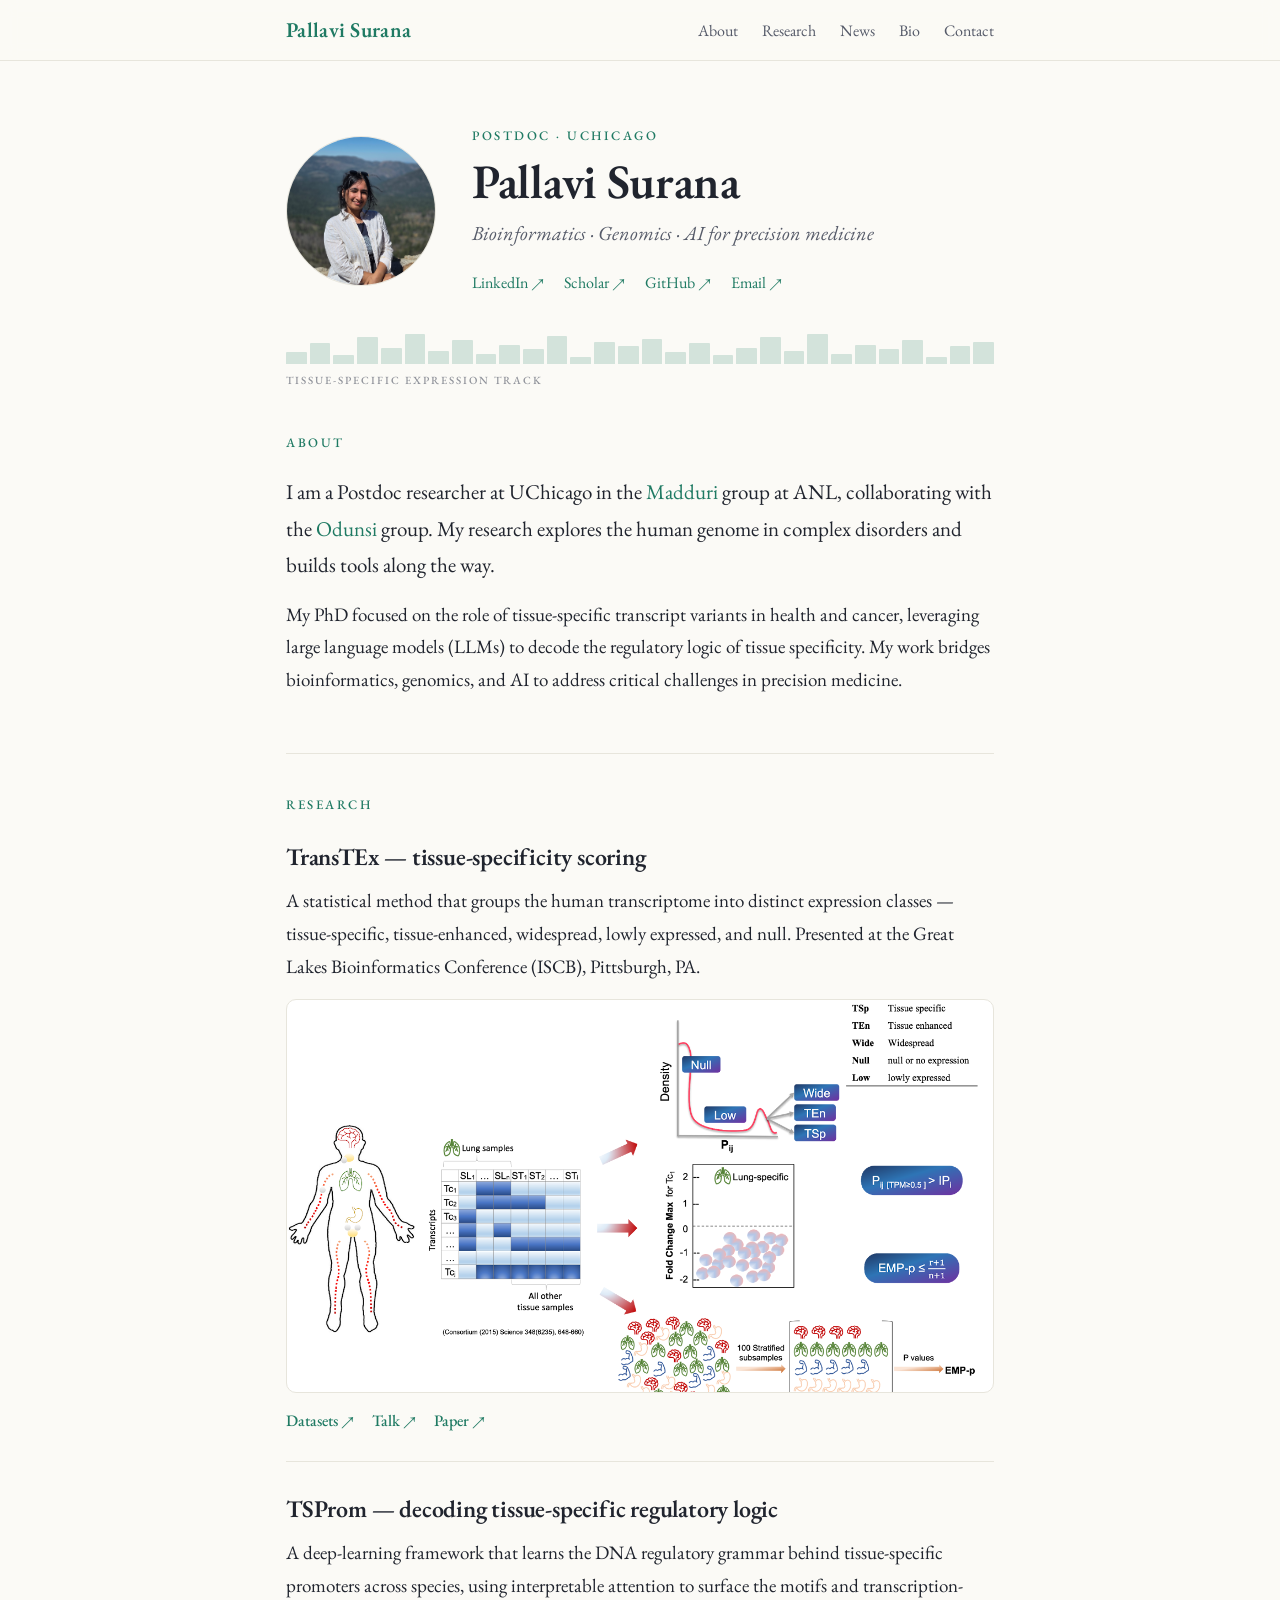
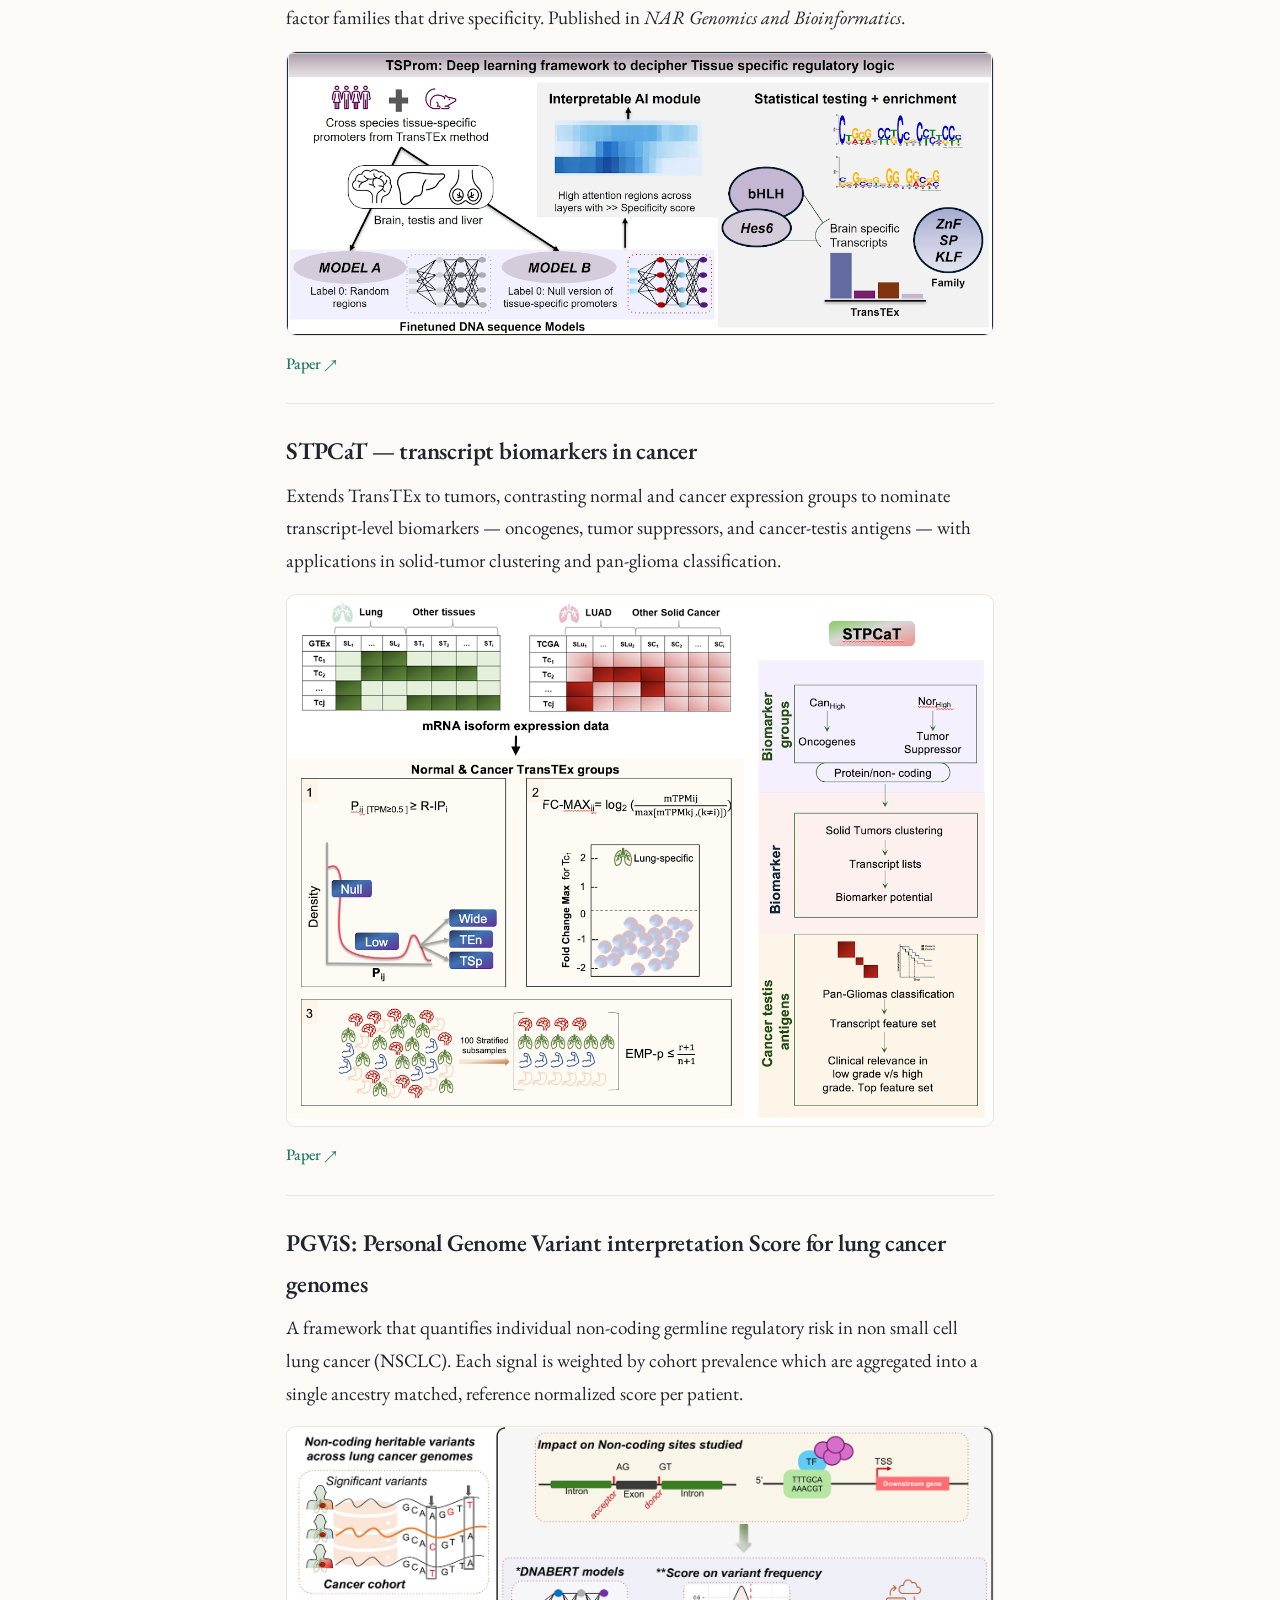
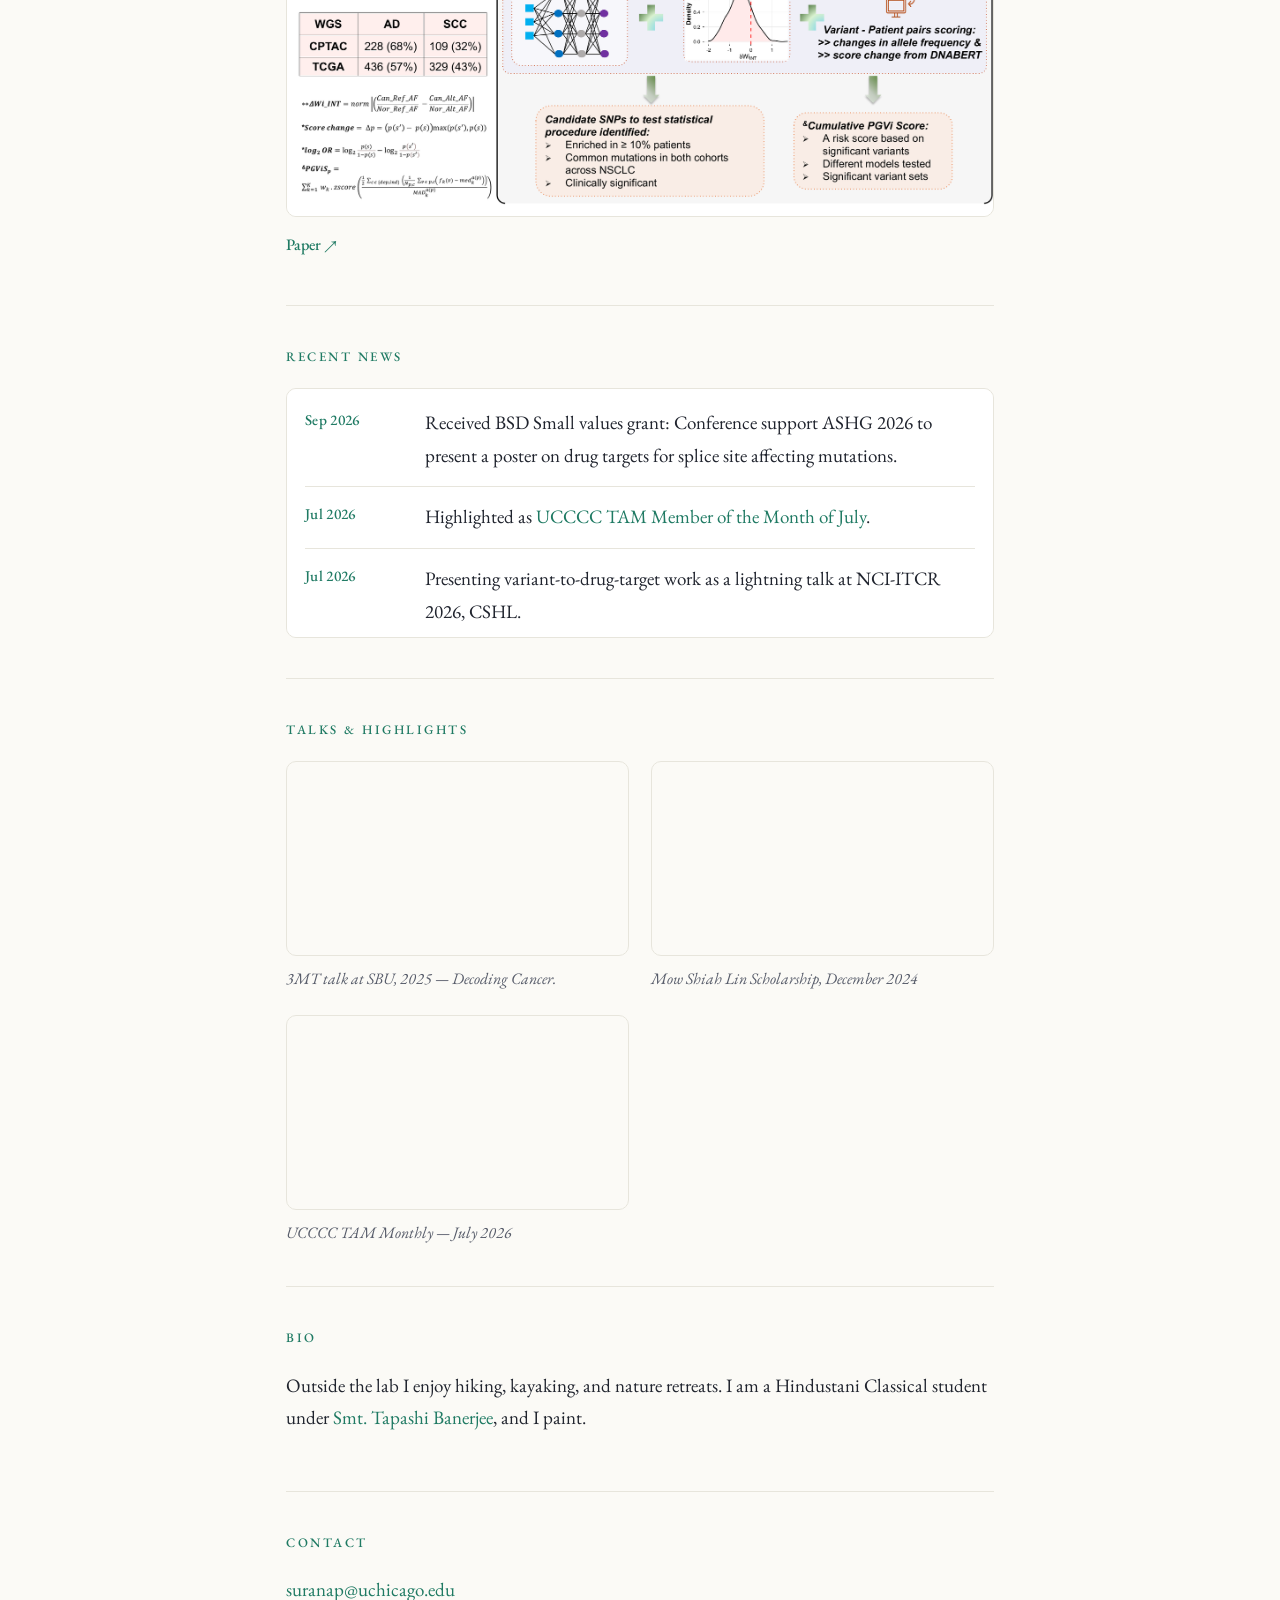
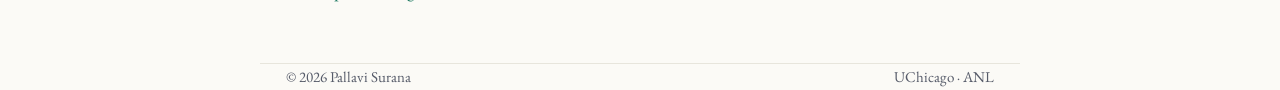
==== index.html @ 9617512d "Update news item for ASHG 2026 conference support" ====
<!DOCTYPE html>
<html lang="en">
<head>
  <meta charset="utf-8" />
  <meta name="viewport" content="width=device-width, initial-scale=1" />

  <!-- EDIT: title + one-line description shown in Google search results -->
  <title>Pallavi Surana</title>
  <meta name="description" content="Postdoc @ UChicago — bioinformatics, genomics, and AI for precision medicine." />

  <!-- fonts + styles (styling lives in style.css) -->
  <link rel="preconnect" href="https://fonts.googleapis.com" />
  <link rel="preconnect" href="https://fonts.gstatic.com" crossorigin />
  <link href="https://fonts.googleapis.com/css2?family=EB+Garamond:ital,wght@0,400;0,500;0,600;1,400&display=swap" rel="stylesheet" />
  <link rel="stylesheet" href="style.css" />
</head>

<body>


<!-- ═══════════════  NAVIGATION BAR  ═══════════════ -->
<header>
  <div class="wrap">
    <nav>
      <a href="#top" class="brand">Pallavi Surana</a>
      <ul>
        <li><a href="#about">About</a></li>
        <li><a href="#research">Research</a></li>
        <li><a href="#news">News</a></li>
        <li><a href="#bio">Bio</a></li>
        <li><a href="#contact">Contact</a></li>
      </ul>
    </nav>
  </div>
</header>


<main class="wrap" id="top">


  <!-- ═══════════════  HERO (photo + name)  ═══════════════ -->
  <div class="hero">
    <img class="photo" alt="Pallavi Surana" src="images/headshot.jpg" />
    <div>
      <p class="label eyebrow">Postdoc · UChicago</p>
      <h1>Pallavi Surana</h1>
      <p class="role">Bioinformatics · Genomics · AI for precision medicine</p>

      <!-- EDIT LINKS: change the URLs inside href="..." -->
      <div class="socials">
        <a href="https://www.linkedin.com/in/pallavi-surana/">LinkedIn ↗</a>
        <a href="https://scholar.google.com/citations?user=whPPR5UAAAAJ&hl=en">Scholar ↗</a>
        <a href="https://github.com/pallavisurana1">GitHub ↗</a>
        <a href="mailto:suranap@uchicago.edu">Email ↗</a>
      </div>
    </div>
  </div>

  <!-- Decorative bar strip (not real data). Delete this block to remove it. -->
  <div class="track" aria-hidden="true">
    <div class="bars">
      <span style="height:40%"></span><span style="height:70%"></span><span style="height:30%"></span>
      <span style="height:90%"></span><span style="height:55%"></span><span style="height:100%"></span>
      <span style="height:45%"></span><span style="height:80%"></span><span style="height:35%"></span>
      <span style="height:65%"></span><span style="height:50%"></span><span style="height:95%"></span>
      <span style="height:25%"></span><span style="height:75%"></span><span style="height:60%"></span>
      <span style="height:85%"></span><span style="height:40%"></span><span style="height:70%"></span>
      <span style="height:30%"></span><span style="height:55%"></span><span style="height:90%"></span>
      <span style="height:45%"></span><span style="height:100%"></span><span style="height:35%"></span>
      <span style="height:65%"></span><span style="height:50%"></span><span style="height:80%"></span>
      <span style="height:25%"></span><span style="height:60%"></span><span style="height:75%"></span>
    </div>
    <div class="cap">tissue-specific expression track</div>
  </div>


  <!-- ═══════════════  ABOUT  ═══════════════ -->
  <section id="about">
    <h2 class="label">About</h2>

    <p class="lead">
      I am a Postdoc researcher at UChicago in the
      <a href="https://lab.madduri.us/">Madduri</a> group at ANL, collaborating with the
      <a href="https://obgyn.uchicago.edu/research/odunsi-laboratory">Odunsi</a> group.
      My research explores the human genome in complex disorders and builds tools along the way.
    </p>

    <p>
      My PhD focused on the role of tissue-specific transcript variants in health and cancer,
      leveraging large language models (LLMs) to decode the regulatory logic of tissue specificity.
      My work bridges bioinformatics, genomics, and AI to address critical challenges in precision medicine.
    </p>
  </section>


  <!-- ═══════════════  RESEARCH  ═══════════════ -->
  <!-- To add a project: copy one whole <article class="project"> ... </article> block.
       To swap a figure: replace the image file in the images/ folder, or change the src. -->
  <section id="research">
    <h2 class="label">Research</h2>

    <!-- ---- project: TransTEx ---- -->
    <article class="project">
      <h3>TransTEx — tissue-specificity scoring</h3>
      <p>
        A statistical method that groups the human transcriptome into distinct expression
        classes — tissue-specific, tissue-enhanced, widespread, lowly expressed, and null.
        Presented at the Great Lakes Bioinformatics Conference (ISCB), Pittsburgh, PA.
      </p>
      <figure class="fig">
        <a href="images/research-transtex.png" target="_blank" rel="noopener">
          <img src="images/research-transtex.png" alt="TransTEx: grouping transcripts into tissue-specific expression classes" />
        </a>
      </figure>
      <p class="links">
        <a href="https://pallavisurana1.github.io/TransTEx_datasets/">Datasets ↗</a>
        <a href="https://www.youtube.com/watch?v=p4S01JPJHsU">Talk ↗</a>
        <a href="https://pmc.ncbi.nlm.nih.gov/articles/PMC11319638/">Paper ↗</a>
      </p>
    </article>

    <!-- ---- project: TSProm ---- -->
    <article class="project">
      <h3>TSProm — decoding tissue-specific regulatory logic</h3>
      <p>
        A deep-learning framework that learns the DNA regulatory grammar behind tissue-specific
        promoters across species, using interpretable attention to surface the motifs and
        transcription-factor families that drive specificity. Published in
        <em>NAR Genomics and Bioinformatics</em>.
      </p>
      <figure class="fig">
        <a href="images/research-tsprom.png" target="_blank" rel="noopener">
          <img src="images/research-tsprom.png" alt="TSProm: deep-learning framework for tissue-specific regulatory logic" />
        </a>
      </figure>
      <p class="links">
        <a href="https://academic.oup.com/nargab/article/8/2/lqag050/8701108">Paper ↗</a>
      </p>
    </article>

    <!-- ---- project: STPCaT ---- -->
    <article class="project">
      <h3>STPCaT — transcript biomarkers in cancer</h3>
      <p>
        Extends TransTEx to tumors, contrasting normal and cancer expression groups to nominate
        transcript-level biomarkers — oncogenes, tumor suppressors, and cancer-testis antigens —
        with applications in solid-tumor clustering and pan-glioma classification.
      </p>
      <figure class="fig">
        <a href="images/research-stpcat.png" target="_blank" rel="noopener">
          <img src="images/research-stpcat.png" alt="STPCaT: normal vs cancer TransTEx groups and biomarker discovery" />
        </a>
      </figure>
      <p class="links">
        <a href="https://www.biorxiv.org/content/10.64898/2026.05.04.722705v2.full">Paper ↗</a>
      </p>
    </article>

    <!-- ---- project: STPCaT ---- -->
    <article class="project">
      <h3>PGViS: Personal Genome Variant interpretation Score for lung cancer genomes</h3>
      <p>
        A framework that quantifies individual non-coding germline regulatory risk in non small cell lung cancer (NSCLC). 
        Each signal is weighted by cohort prevalence which are aggregated into a single ancestry matched, reference normalized score per patient.
      </p>
      <figure class="fig">
        <a href="images/research-PGViS.png" target="_blank" rel="noopener">
          <img src="images/research-PGViS.png" alt="STPCaT: normal vs cancer TransTEx groups and biomarker discovery" />
        </a>
      </figure>
      <p class="links">
        <a href="https://doi.org/10.64898/2026.08.01.742250">Paper ↗</a>
      </p>
    </article>


  </section>

  <!-- ═══════════════  NEWS (scrollable box)  ═══════════════ -->
  <section id="news">
    <h2 class="label">Recent News</h2>

    <!-- To add news: copy ONE <li> line below and put it at the TOP.
         Format:  <li><span class="when">DATE</span><span>WHAT HAPPENED</span></li> -->
    <div class="news-box">
      <ul class="news">
        <li><span class="when">Sep 2026</span><span>Received BSD Small values grant: Conference support ASHG 2026 to present a poster on drug targets for splice site affecting mutations.</span></li>        
        <li><span class="when">Jul 2026</span><span>Highlighted as <a href="docs/UCCCC_TAM_Monthly_Newsletter_July_2026.pdf" target="_blank" rel="noopener noreferrer">UCCCC TAM Member of the Month of July</a>.</span></li>
        <li><span class="when">Jul 2026</span><span>Presenting variant-to-drug-target work as a lightning talk at NCI-ITCR 2026, CSHL.</span></li>
        <li><span class="when">Jul 2026</span><span>Personal genome risk-score talk at ISMB 2026, Washington DC.</span></li>
        <li><span class="when">Jun 2026</span><span>Received Professional Development Travel Grant as a Trainee Associate Member at UChicago Cancer Center (to attend ISMB 2026).</span></li>
        <li><span class="when">Jun 2026</span><span>TSProm is published in <a href="https://academic.oup.com/nargab/article/8/2/lqag050/8701108">NAR Genomics and Bioinformatics</a>.</span></li>
        <li><span class="when">Jun 2026</span><span>Trainee Associate Member(TAM) at UChicago Cancer Center.</span></li>
        <li><span class="when">Mar 2026</span><span>Started my Postdoc at UChicago.</span></li>
        <li><span class="when">Jan 2026</span><span>Defended my PhD thesis: <em>“Unraveling the tissue-specific landscape using AI.”</em></span></li>
      </ul>
    </div>
  </section>


  <!-- ═══════════════  TALKS & VIDEOS  ═══════════════ -->
  <section id="talks">
    <h2 class="label">Talks &amp; Highlights</h2>

    <!-- To swap a video: change the code after /embed/ to your YouTube video id -->
    <div class="videos">
      <figure class="vid">
        <div class="frame">
          <iframe src="https://www.youtube.com/embed/2rJuU9RYLKA" title="PhD journey" loading="lazy"
                  allow="accelerometer; autoplay; clipboard-write; encrypted-media; gyroscope; picture-in-picture" allowfullscreen></iframe>
        </div>
        <figcaption>3MT talk at SBU, 2025 — Decoding Cancer.</figcaption>
      </figure>

      <figure class="vid">
        <div class="frame">
          <iframe src="https://news.stonybrook.edu/university/sbu-doctoral-students-win-20th-annual-mow-shiah-lin-scholarship/" title="Mow Shiah Lin Scholarship, December 2024" loading="lazy"
                  allow="accelerometer; autoplay; clipboard-write; encrypted-media; gyroscope; picture-in-picture" allowfullscreen></iframe>
        </div>
        <figcaption>Mow Shiah Lin Scholarship, December 2024</figcaption>
      </figure>

      <figure class="vid">
        <div class="frame">
          <iframe src="docs/UCCCC_TAM_Monthly_Newsletter_July_2026.pdf#page=5&toolbar=0&navpanes=0" title="UCCCC TAM Monthly - July 2026" loading="lazy"></iframe>
        </div>
        <figcaption>UCCCC TAM Monthly — July 2026</figcaption>
      </figure>

    </div>
  </section>


  <!-- ═══════════════  BIO  ═══════════════ -->
  <section id="bio">
    <h2 class="label">Bio</h2>
    <p>
      Outside the lab I enjoy hiking, kayaking, and nature retreats. I am a Hindustani Classical
      student under <a href="https://www.urbanpro.com/bangalore/tapashi-banerjee">Smt. Tapashi Banerjee</a>,
      and I paint.
    </p>
  </section>


  <!-- ═══════════════  CONTACT  ═══════════════ -->
  <section id="contact">
    <h2 class="label">Contact</h2>
    <p><a href="mailto:suranap@uchicago.edu">suranap@uchicago.edu</a></p>
  </section>


</main>


<!-- ═══════════════  FOOTER  ═══════════════ -->
<footer class="wrap">
  <span>© <span id="yr"></span> Pallavi Surana</span>
  <span>UChicago · ANL</span>
</footer>

<script>document.getElementById('yr').textContent=new Date().getFullYear();</script>
</body>
</html>
---- style.css ----
/* =====================================================================
   Pallavi Surana — site styles
   You normally DON'T need to touch this file. Change text in index.html.
   To recolor the site, edit the values under :root just below.
   ===================================================================== */

:root{
  --paper:#FBFAF6;      /* page background            */
  --ink:#20242E;        /* main text                  */
  --ink-soft:#565B69;   /* secondary / muted text     */
  --accent:#1F7A63;     /* links + accents (pine/teal)*/
  --accent-deep:#12594A;
  --ochre:#B26B2E;      /* hover accent               */
  --line:#E7E5DC;       /* thin divider lines         */
  --track:#1F7A63;      /* decorative bar strip       */
}

/* ---------- base ---------- */
*{box-sizing:border-box}
html{scroll-behavior:smooth}
body{
  margin:0;
  background:var(--paper);
  color:var(--ink);
  font-family:"EB Garamond",Garamond,Georgia,serif;
  font-size:19px;
  line-height:1.72;
  -webkit-font-smoothing:antialiased;
  text-rendering:optimizeLegibility;
}
a{color:var(--accent);text-decoration:none;border-bottom:1px solid transparent;transition:border-color .15s,color .15s}
a:hover{color:var(--accent-deep);border-bottom-color:var(--ochre)}
:focus-visible{outline:2px solid var(--accent);outline-offset:3px;border-radius:2px}

.wrap{max-width:760px;margin:0 auto;padding:0 26px}

/* small uppercase label used for eyebrow + section titles */
.label{font-size:13px;font-weight:500;letter-spacing:2.5px;text-transform:uppercase;color:var(--accent)}

/* ---------- top navigation ---------- */
header{position:sticky;top:0;z-index:20;background:rgba(251,250,246,.9);backdrop-filter:blur(8px);border-bottom:1px solid var(--line)}
nav{display:flex;align-items:center;justify-content:space-between;gap:16px;height:60px}
nav .brand{font-weight:600;font-size:21px;letter-spacing:.3px;border:0}
nav ul{display:flex;gap:24px;list-style:none;margin:0;padding:0;flex-wrap:wrap}
nav ul a{font-size:16px;color:var(--ink-soft);border:0}
nav ul a:hover{color:var(--accent)}
@media(max-width:640px){nav .brand{display:none}nav{justify-content:center}}

/* ---------- hero ---------- */
.hero{display:grid;grid-template-columns:150px 1fr;gap:36px;align-items:center;padding:64px 0 32px}
.hero img.photo{width:150px;height:150px;object-fit:cover;border-radius:50%;border:1px solid var(--line)}
.hero .eyebrow{margin:0 0 10px}
h1{font-weight:600;font-size:48px;line-height:1.02;margin:0 0 10px;letter-spacing:-.3px}
.role{font-size:20px;font-style:italic;color:var(--ink-soft);margin:0 0 18px}
.socials{display:flex;gap:20px;flex-wrap:wrap;font-size:16px}
.socials a{border:0}
@media(max-width:640px){
  .hero{grid-template-columns:1fr;text-align:center;gap:22px;padding-top:44px}
  .hero img.photo{margin:0 auto}
  h1{font-size:38px}
  .socials{justify-content:center}
}

/* ---------- decorative expression track ---------- */
.track{margin:6px 0 2px}
.track .bars{display:flex;align-items:flex-end;gap:3px;height:30px}
.track .bars span{flex:1;background:var(--track);opacity:.18;border-radius:1px 1px 0 0}
.track .cap{font-size:11px;font-weight:500;letter-spacing:2px;text-transform:uppercase;color:var(--ink-soft);opacity:.65;margin-top:7px}

/* ---------- sections ---------- */
section{padding:40px 0;border-top:1px solid var(--line)}
section:first-of-type{border-top:0}
h2{margin:0 0 20px}
p{margin:0 0 16px}
.lead{font-size:21px}

/* ---------- news: scrollable list ---------- */
.news-box{max-height:250px;overflow-y:auto;border:1px solid var(--line);border-radius:10px;padding:4px 18px;background:#fff}
.news-box::-webkit-scrollbar{width:8px}
.news-box::-webkit-scrollbar-thumb{background:#d7d5ca;border-radius:8px}
.news{list-style:none;margin:0;padding:0}
.news li{display:grid;grid-template-columns:104px 1fr;gap:16px;padding:14px 0;border-bottom:1px solid var(--line)}
.news li:last-child{border-bottom:0}
.news .when{font-size:15px;font-weight:500;color:var(--accent);letter-spacing:.3px}
@media(max-width:560px){.news li{grid-template-columns:1fr;gap:2px}}

/* ---------- video embeds ---------- */
.videos{display:grid;grid-template-columns:1fr 1fr;gap:22px}
.vid{margin:0}
.vid .frame{position:relative;padding-top:56.25%;border-radius:10px;overflow:hidden;border:1px solid var(--line)}
.vid iframe{position:absolute;inset:0;width:100%;height:100%;border:0}
.vid figcaption{font-size:16px;color:var(--ink-soft);margin-top:9px;font-style:italic}
@media(max-width:640px){.videos{grid-template-columns:1fr}}

/* ---------- buttons + notes ---------- */
.btn{display:inline-block;font-size:16px;letter-spacing:.3px;padding:9px 20px;border:1px solid var(--accent);border-radius:8px;color:var(--accent)}
.btn:hover{background:var(--accent);color:#fff;border-bottom-color:var(--accent)}
.note{background:#FFF9EF;border:1px dashed var(--ochre);border-radius:8px;padding:12px 16px;font-size:16px;color:#7a4a15}

/* ---------- footer ---------- */
footer{border-top:1px solid var(--line);padding:30px 0 48px;color:var(--ink-soft);font-size:15px;display:flex;justify-content:space-between;gap:16px;flex-wrap:wrap}

@media(prefers-reduced-motion:reduce){html{scroll-behavior:auto}}

/* ---------- research projects ---------- */
.project{padding:26px 0;border-bottom:1px solid var(--line)}
.project:last-child{border-bottom:0;padding-bottom:6px}
.project:first-of-type{padding-top:0}
.project h3{font-size:24px;font-weight:600;margin:0 0 8px;letter-spacing:-.2px}
.project p{margin:0 0 16px}
.project .fig{margin:0 0 14px}
.project .fig a{display:block;border:1px solid var(--line);border-radius:10px;overflow:hidden;background:#fff}
.project .fig img{display:block;width:100%;height:auto}
.project .links{display:flex;gap:18px;flex-wrap:wrap;font-size:16px;margin:0}
.project .links a{border:0;font-weight:500}
.project .links a:hover{border-bottom:1px solid var(--ochre)}
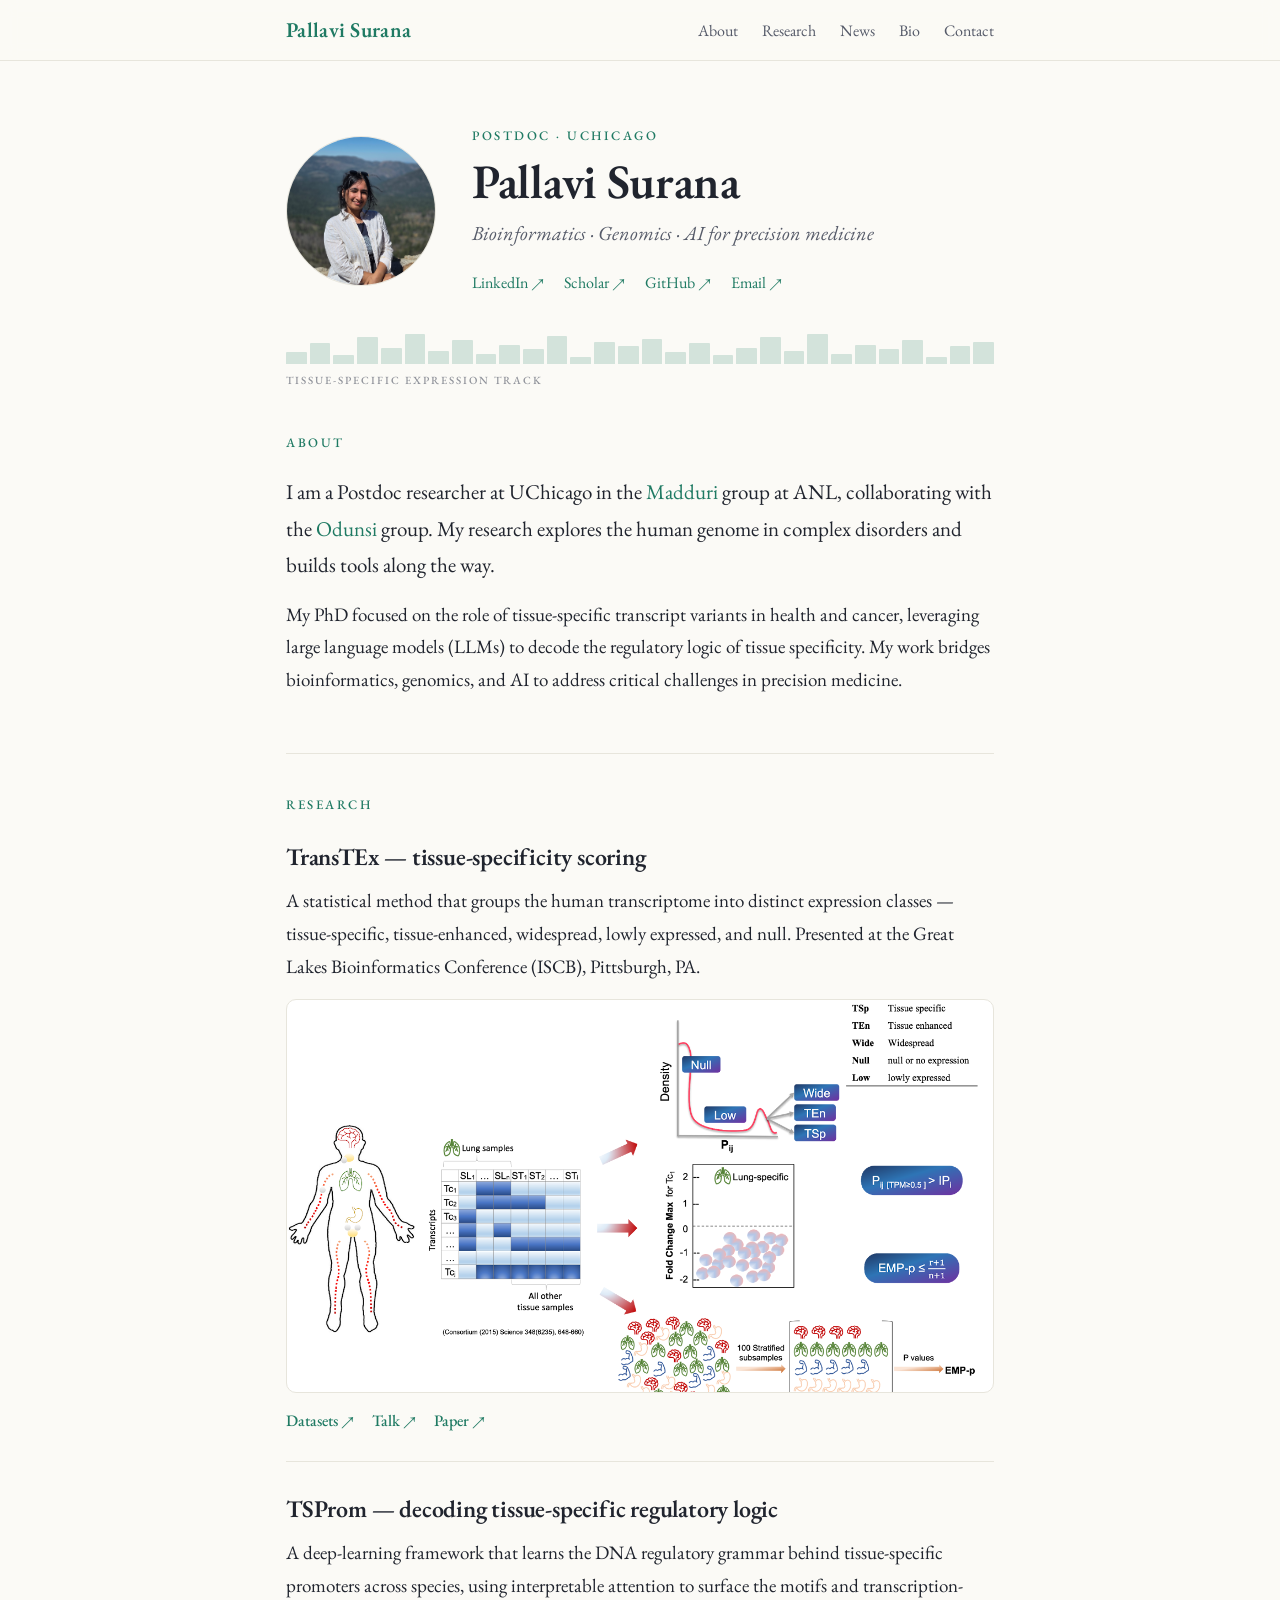
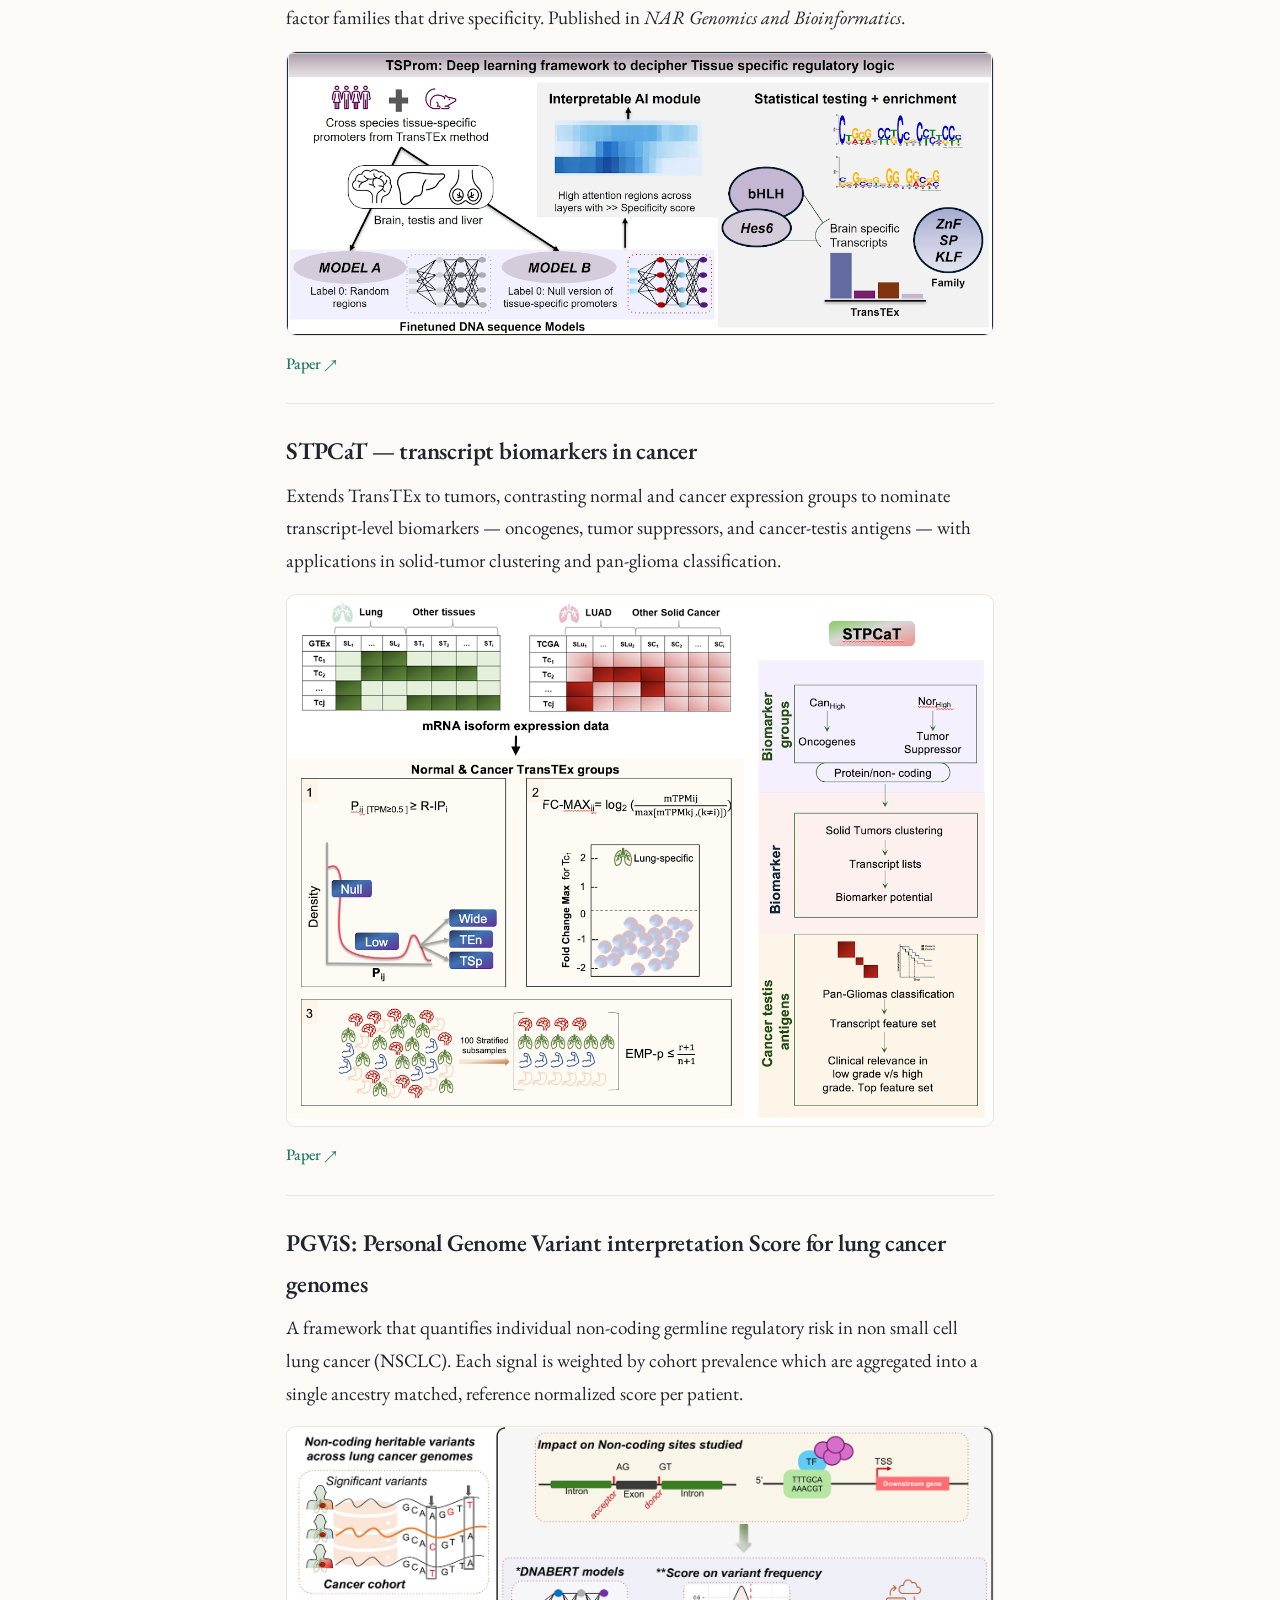
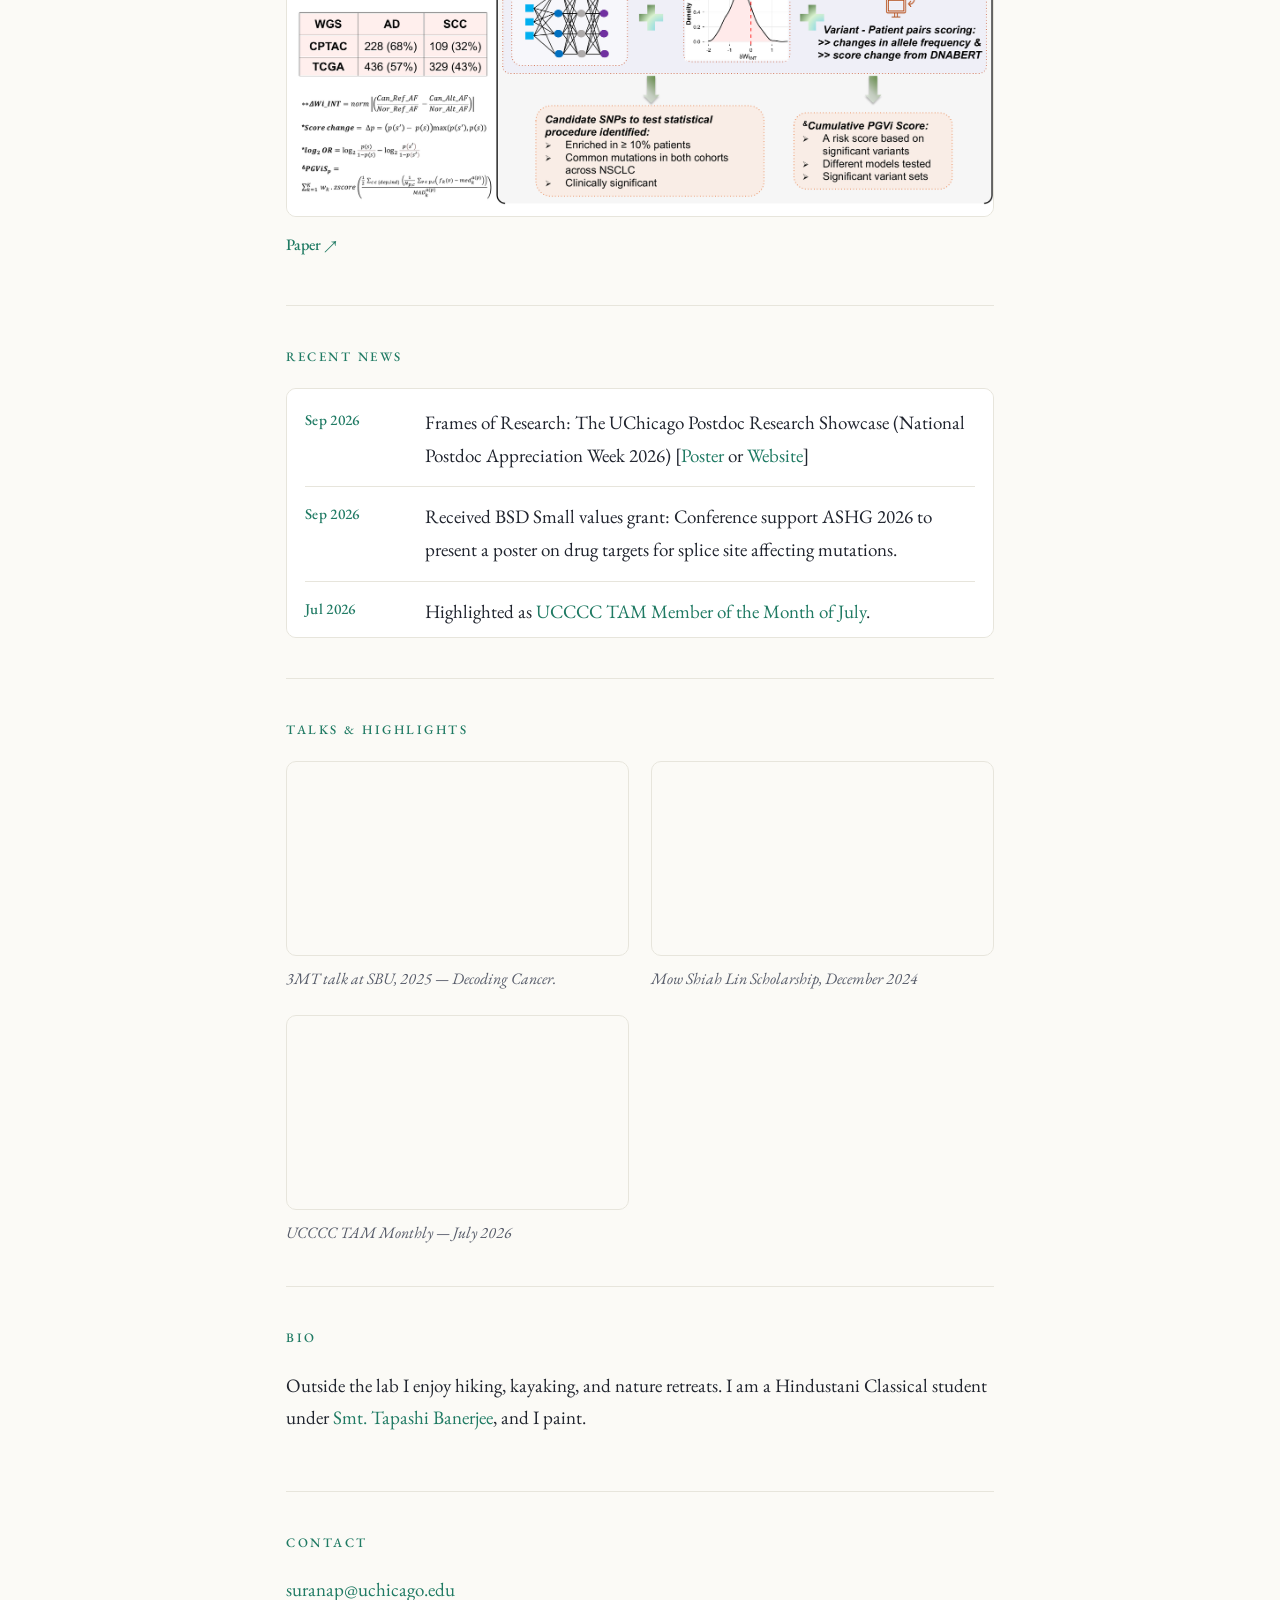
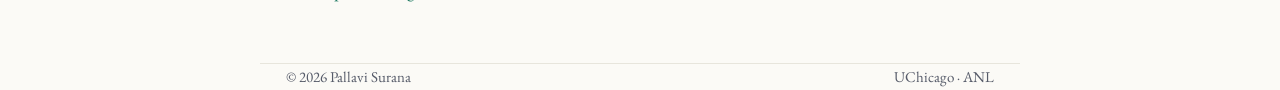
==== commit eedfe157: "Add news items for September and July 2026" ====
--- a/index.html
+++ b/index.html
@@ -184,6 +184,7 @@
          Format:  <li><span class="when">DATE</span><span>WHAT HAPPENED</span></li> -->
     <div class="news-box">
       <ul class="news">
+        <li><span class="when">Sep 2026</span><span>Frames of Research: The UChicago Postdoc Research Showcase (National Postdoc Appreciation Week 2026) [<a href="https://voices.uchicago.edu/postdocshowcase/files/2026/09/Surana_Research_Theme-Pallavi.png">Poster</a> or <a href="https://uchicago-postdoc-showcase.netlify.app/">Website</a>]</span></li>
         <li><span class="when">Sep 2026</span><span>Received BSD Small values grant: Conference support ASHG 2026 to present a poster on drug targets for splice site affecting mutations.</span></li>        
         <li><span class="when">Jul 2026</span><span>Highlighted as <a href="docs/UCCCC_TAM_Monthly_Newsletter_July_2026.pdf" target="_blank" rel="noopener noreferrer">UCCCC TAM Member of the Month of July</a>.</span></li>
         <li><span class="when">Jul 2026</span><span>Presenting variant-to-drug-target work as a lightning talk at NCI-ITCR 2026, CSHL.</span></li>
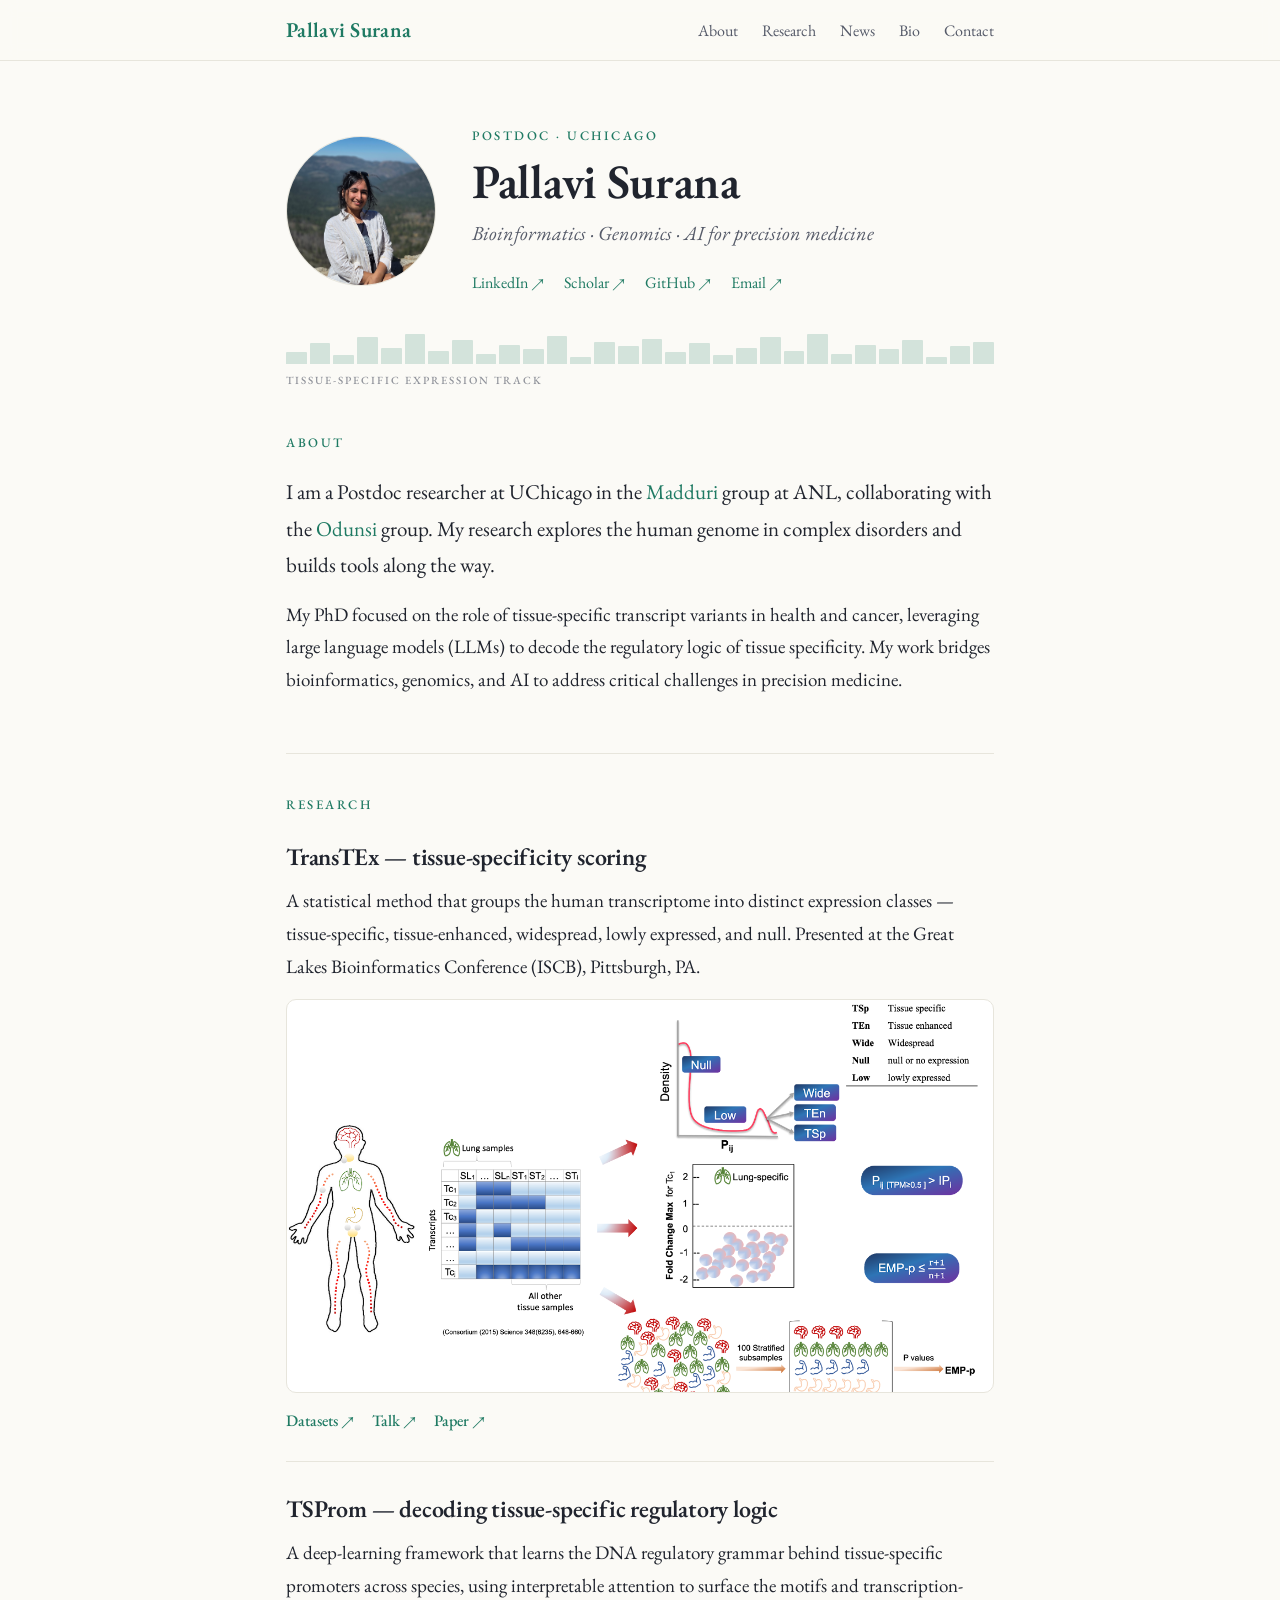
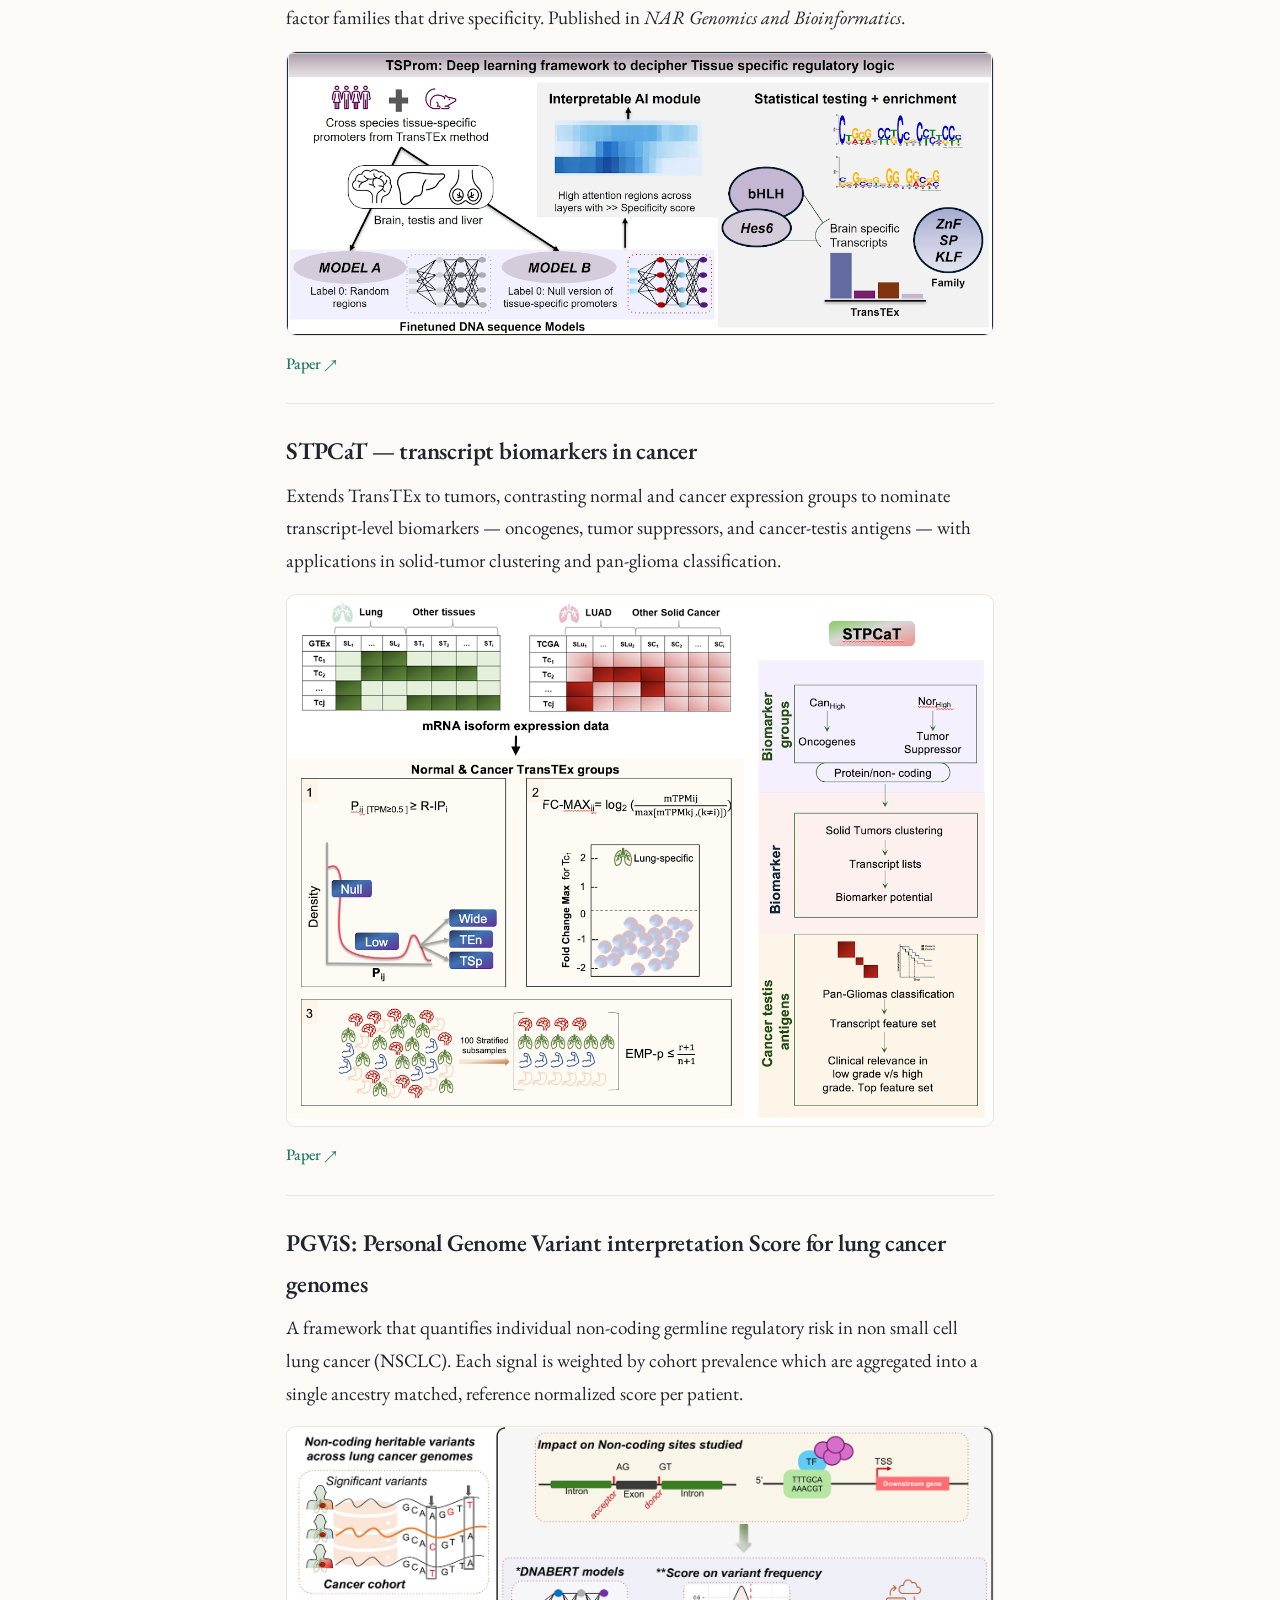
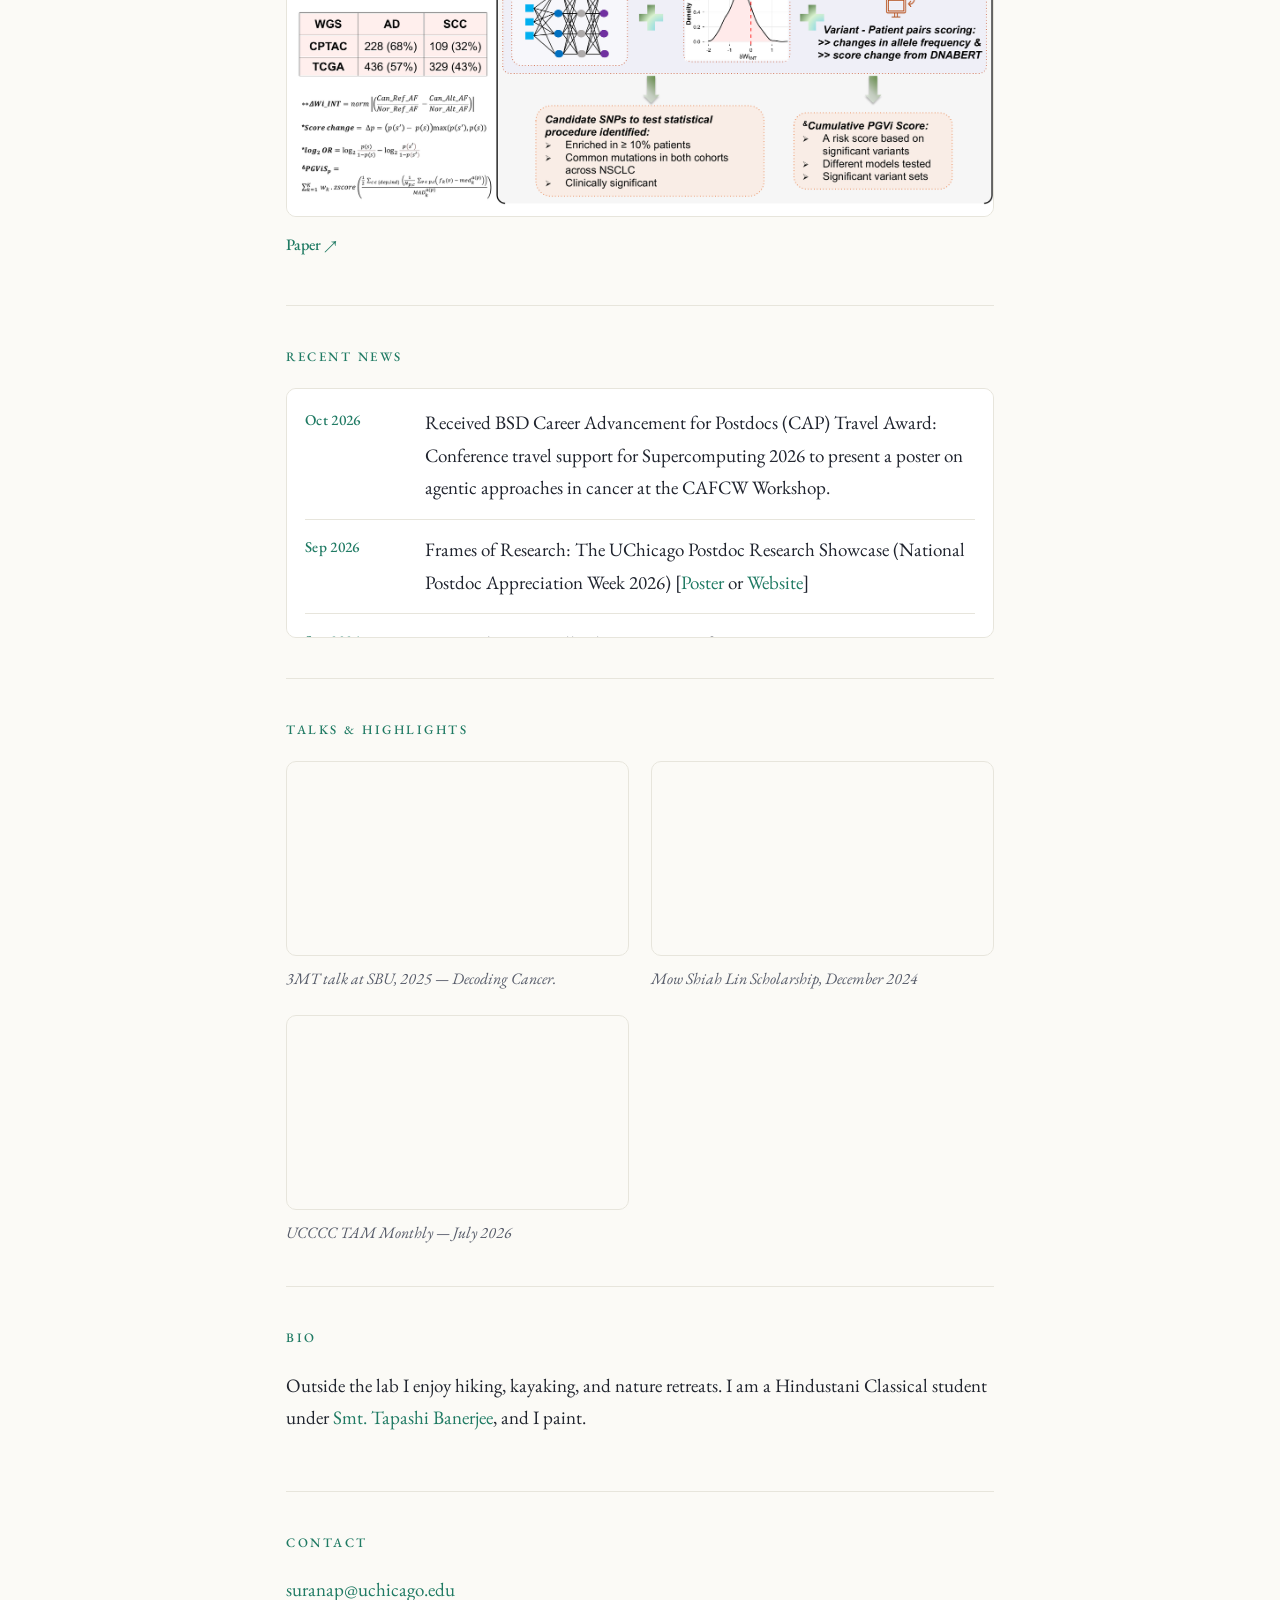
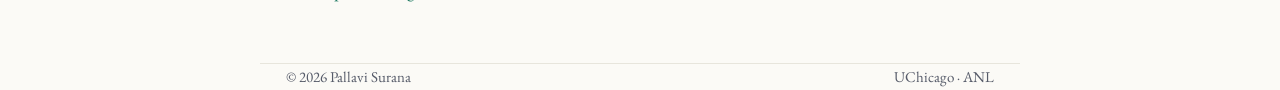
==== commit e06faaf8: "Add news updates for October and September 2026 Added news item about receiving the BSD Career Advan" ====
--- a/index.html
+++ b/index.html
@@ -184,6 +184,7 @@
          Format:  <li><span class="when">DATE</span><span>WHAT HAPPENED</span></li> -->
     <div class="news-box">
       <ul class="news">
+        <li><span class="when">Oct 2026</span><span>Received BSD Career Advancement for Postdocs (CAP) Travel Award: Conference travel support for Supercomputing 2026 to present a poster on agentic approaches in cancer at the CAFCW Workshop.</span></li>
         <li><span class="when">Sep 2026</span><span>Frames of Research: The UChicago Postdoc Research Showcase (National Postdoc Appreciation Week 2026) [<a href="https://voices.uchicago.edu/postdocshowcase/files/2026/09/Surana_Research_Theme-Pallavi.png">Poster</a> or <a href="https://uchicago-postdoc-showcase.netlify.app/">Website</a>]</span></li>
         <li><span class="when">Sep 2026</span><span>Received BSD Small values grant: Conference support ASHG 2026 to present a poster on drug targets for splice site affecting mutations.</span></li>        
         <li><span class="when">Jul 2026</span><span>Highlighted as <a href="docs/UCCCC_TAM_Monthly_Newsletter_July_2026.pdf" target="_blank" rel="noopener noreferrer">UCCCC TAM Member of the Month of July</a>.</span></li>
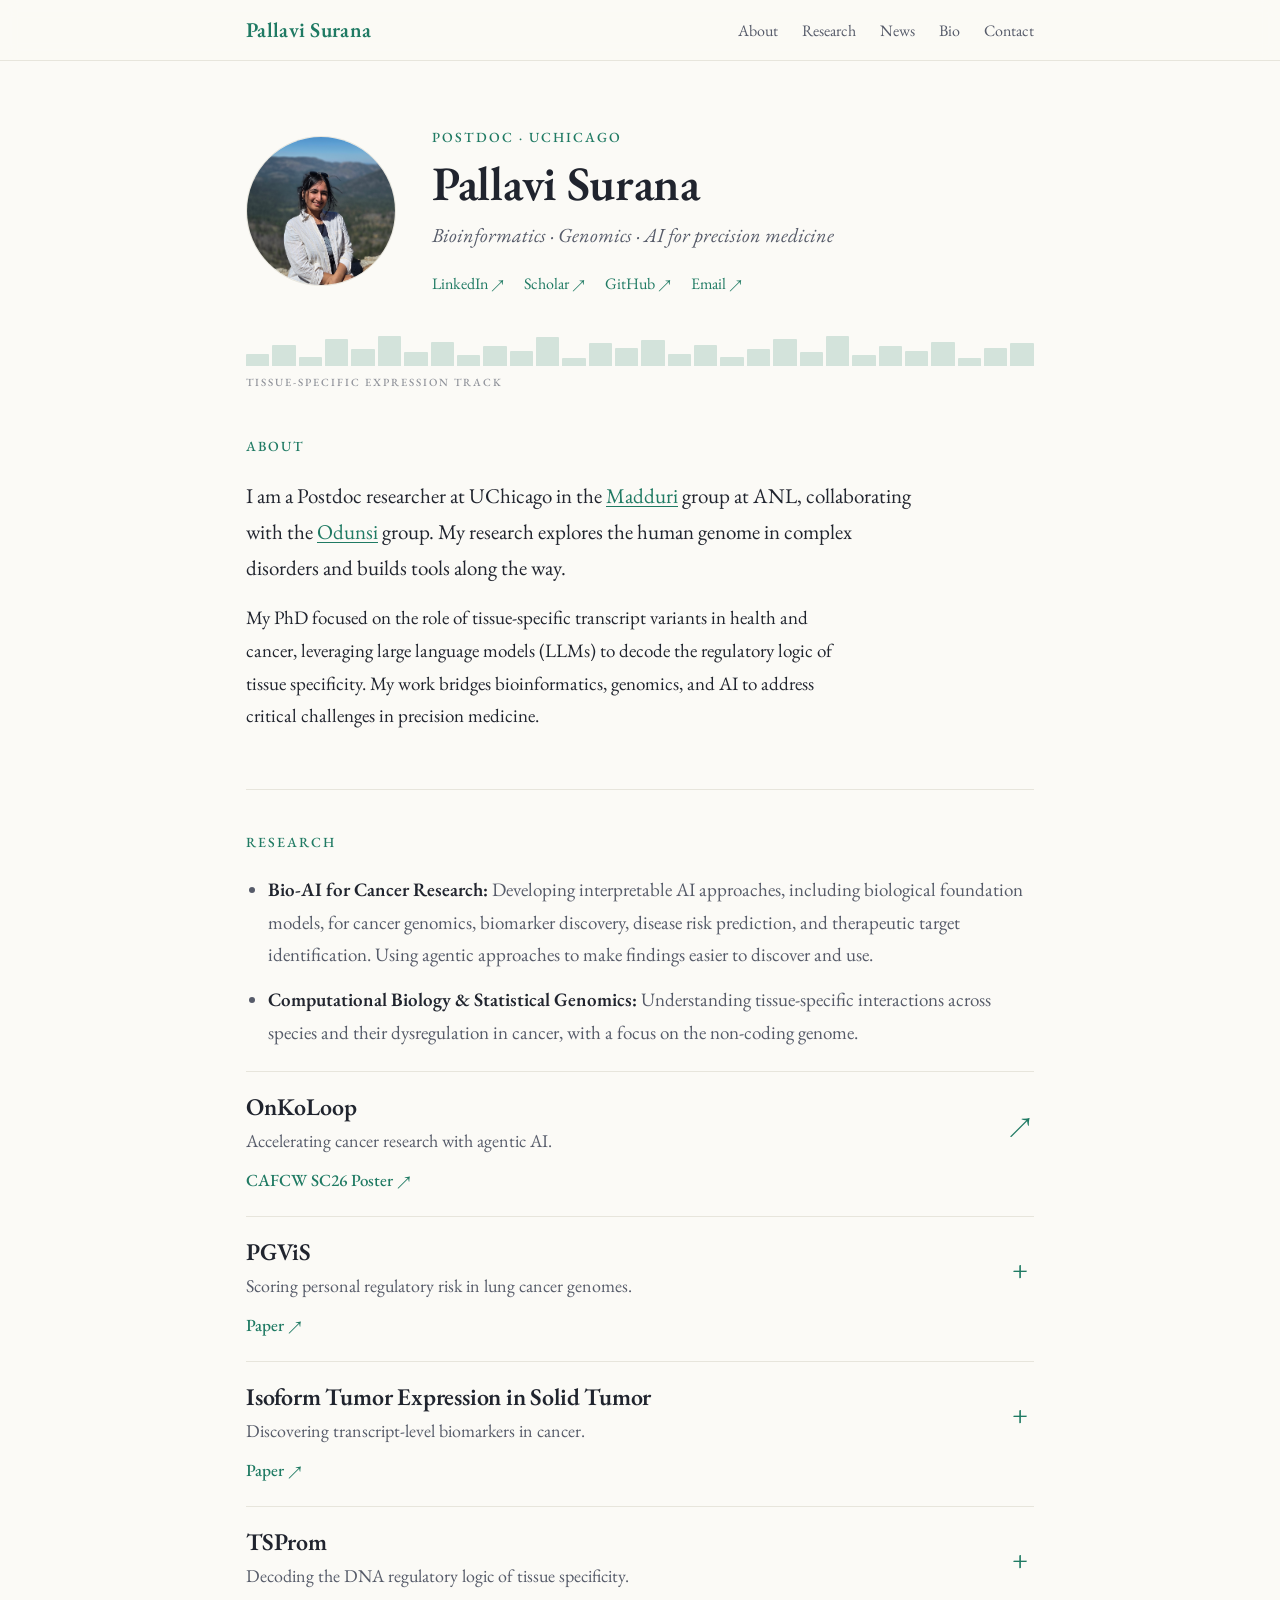
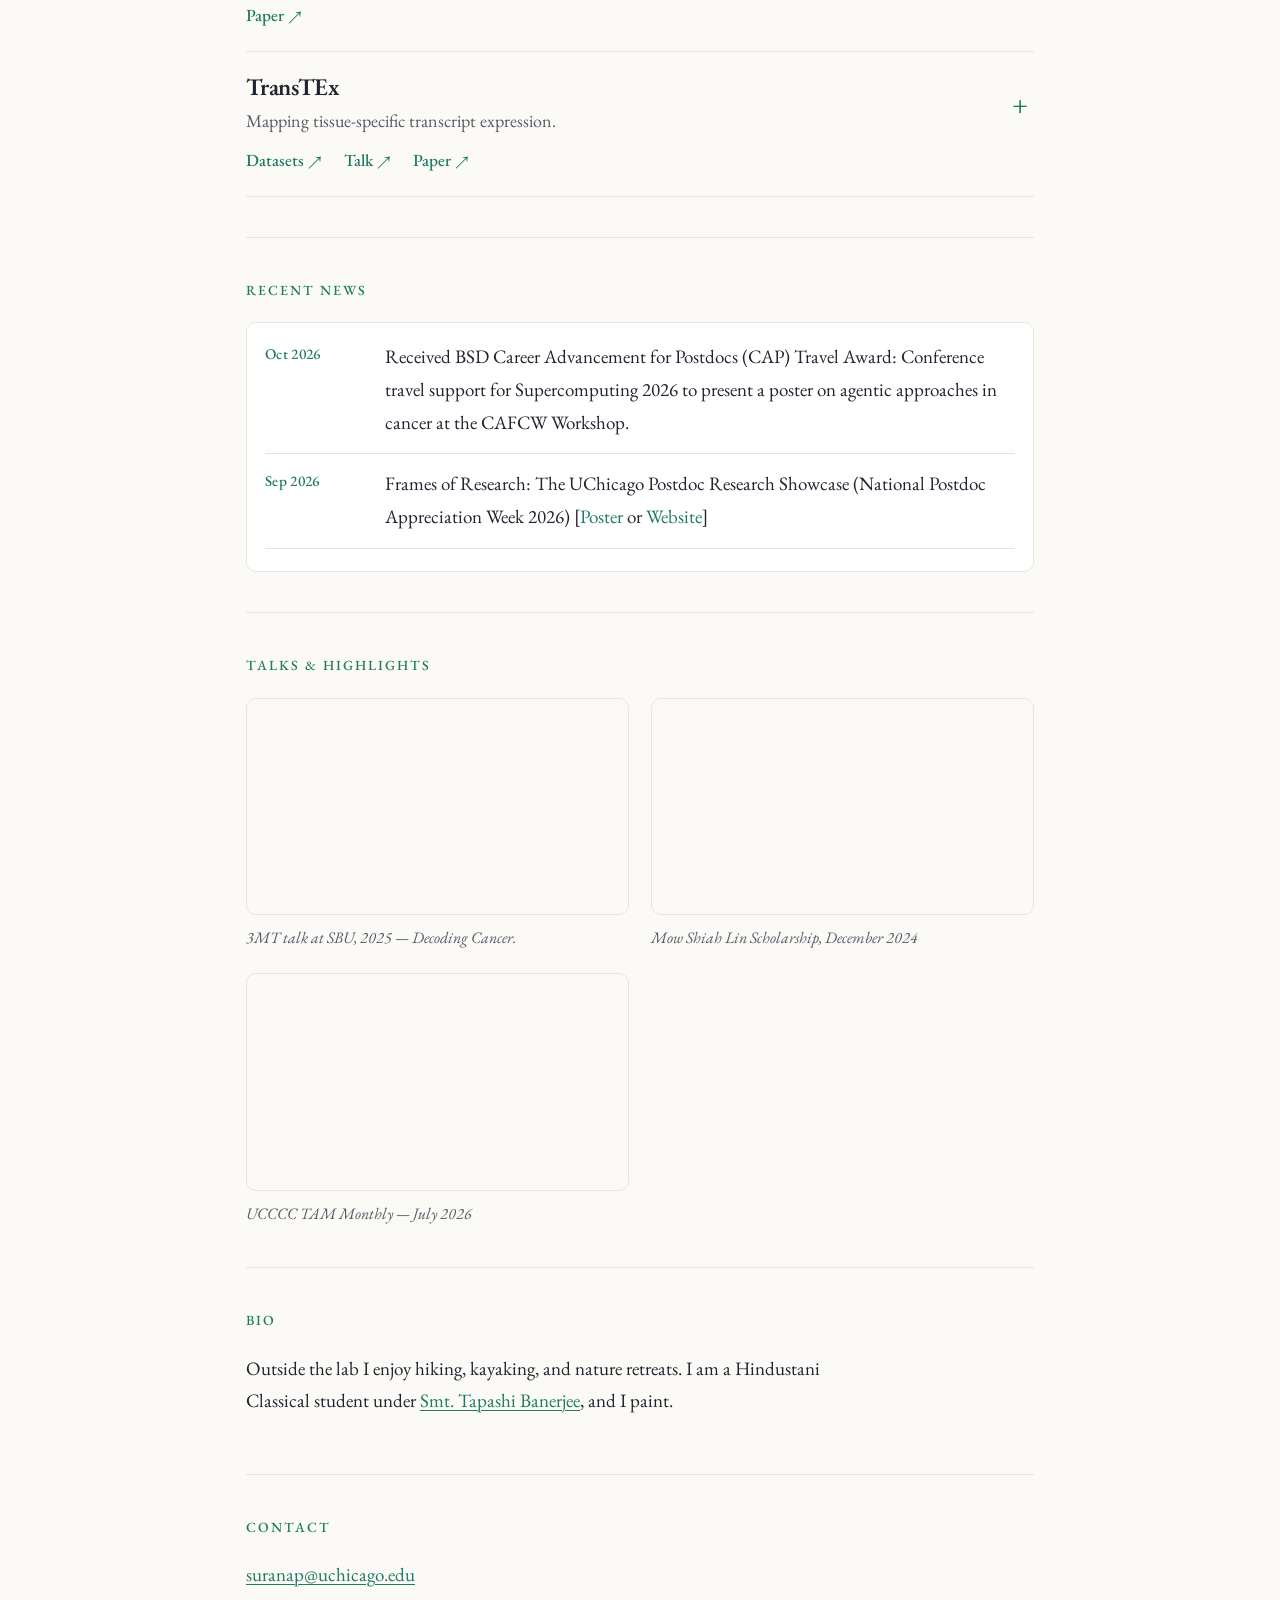
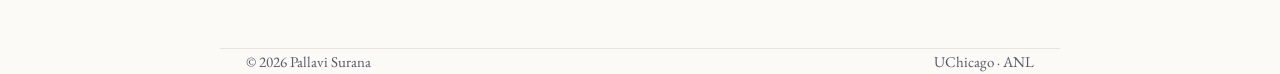
==== commit 57a671c8: "CAFCW26 Poster template" ====
--- a/index.html
+++ b/index.html
@@ -94,85 +94,147 @@
 
 
   <!-- ═══════════════  RESEARCH  ═══════════════ -->
-  <!-- To add a project: copy one whole <article class="project"> ... </article> block.
-       To swap a figure: replace the image file in the images/ folder, or change the src. -->
+  <!-- EDIT RESEARCH: projects appear in the order below.
+       Move an entire <article> block to reorder; copy one to add a project.
+       The title and short summary stay visible. Details and figures expand on click.
+       Keep each details id unique and name="research-project" the same. -->
   <section id="research">
     <h2 class="label">Research</h2>
-
-    <!-- ---- project: TransTEx ---- -->
+    <!-- EDIT RESEARCH FOCUS: update the two themes below. -->
+    <div class="research-intro">
+      <ul>
+        <li><strong>Bio-AI for Cancer Research:</strong> Developing interpretable AI approaches, including biological foundation models, for cancer genomics, biomarker discovery, disease risk prediction, and therapeutic target identification. Using agentic approaches to make findings easier to discover and use.</li>
+        <li><strong>Computational Biology &amp; Statistical Genomics:</strong> Understanding tissue-specific interactions across species and their dysregulation in cancer, with a focus on the non-coding genome.</li>
+      </ul>
+    </div>
+
+    <!-- EDIT ONKOLOOP: upload the PDF to docs/CAFCW_OnKoLoop.pdf.
+         This project opens the poster directly in a new tab. -->
+    <article class="project project-poster">
+      <a class="project-poster-link" href="docs/CAFCW_OnKoLoop.pdf" target="_blank" rel="noopener noreferrer" aria-label="OnKoLoop — CAFCW SC2026 poster (PDF, opens in a new tab)">
+        <span>
+          <span class="project-title">OnKoLoop</span>
+          <span class="project-summary">Accelerating cancer research with agentic AI.</span>
+        </span>
+        <span class="project-arrow" aria-hidden="true">↗</span>
+      </a>
+      <p class="links"><a href="docs/CAFCW_OnKoLoop.pdf" target="_blank" rel="noopener noreferrer">CAFCW SC26 Poster ↗</a></p>
+    </article>
+
+    <!-- EDIT PROJECT: PGViS -->
     <article class="project">
-      <h3>TransTEx — tissue-specificity scoring</h3>
-      <p>
+      <details id="pgvis" name="research-project">
+        <summary>
+          <span>
+            <span class="project-title">PGViS</span>
+            <span class="project-summary">Scoring personal regulatory risk in lung cancer genomes.</span>
+          </span>
+          <span class="project-toggle" aria-hidden="true"></span>
+        </summary>
+        <div class="project-content">
+          <p>
+            A framework that quantifies individual non-coding germline regulatory risk in
+            non-small cell lung cancer (NSCLC). Each signal is weighted by cohort prevalence
+            and aggregated into a single ancestry-matched, reference-normalized score per patient.
+          </p>
+          <figure class="fig">
+        <a href="images/research-PGViS.png" target="_blank" rel="noopener">
+          <img loading="lazy" src="images/research-PGViS.png" alt="PGViS: personal genome variant interpretation scoring framework" />
+        </a>
+      </figure>
+        </div>
+      </details>
+      <p class="links">
+        <a href="https://doi.org/10.64898/2026.08.01.742250">Paper ↗</a>
+      </p>
+    </article>
+
+    <!-- EDIT PROJECT: Isoform Tumor Expression in Solid Tumor -->
+    <article class="project">
+      <details id="isoform-tumor" name="research-project">
+        <summary>
+          <span>
+            <span class="project-title">Isoform Tumor Expression in Solid Tumor</span>
+            <span class="project-summary">Discovering transcript-level biomarkers in cancer.</span>
+          </span>
+          <span class="project-toggle" aria-hidden="true"></span>
+        </summary>
+        <div class="project-content">
+          <p>
+        Extends TransTEx to tumors, contrasting normal and cancer expression groups to nominate
+        transcript-level biomarkers — oncogenes, tumor suppressors, and cancer-testis antigens —
+        with applications in solid-tumor clustering and pan-glioma classification.
+      </p>
+          <figure class="fig">
+        <a href="images/research-stpcat.png" target="_blank" rel="noopener">
+          <img loading="lazy" src="images/research-stpcat.png" alt="STPCaT: normal vs cancer TransTEx groups and biomarker discovery" />
+        </a>
+      </figure>
+        </div>
+      </details>
+      <p class="links">
+        <a href="https://www.biorxiv.org/content/10.64898/2026.05.04.722705v2.full">Paper ↗</a>
+      </p>
+    </article>
+
+    <!-- EDIT PROJECT: TSProm -->
+    <article class="project">
+      <details id="tsprom" name="research-project">
+        <summary>
+          <span>
+            <span class="project-title">TSProm</span>
+            <span class="project-summary">Decoding the DNA regulatory logic of tissue specificity.</span>
+          </span>
+          <span class="project-toggle" aria-hidden="true"></span>
+        </summary>
+        <div class="project-content">
+          <p>
+        A deep-learning framework that learns the DNA regulatory grammar behind tissue-specific
+        promoters across species, using interpretable attention to surface the motifs and
+        transcription-factor families that drive specificity. Published in
+        <em>NAR Genomics and Bioinformatics</em>.
+      </p>
+          <figure class="fig">
+        <a href="images/research-tsprom.png" target="_blank" rel="noopener">
+          <img loading="lazy" src="images/research-tsprom.png" alt="TSProm: deep-learning framework for tissue-specific regulatory logic" />
+        </a>
+      </figure>
+        </div>
+      </details>
+      <p class="links">
+        <a href="https://academic.oup.com/nargab/article/8/2/lqag050/8701108">Paper ↗</a>
+      </p>
+    </article>
+
+    <!-- EDIT PROJECT: TransTEx -->
+    <article class="project">
+      <details id="transtex" name="research-project">
+        <summary>
+          <span>
+            <span class="project-title">TransTEx</span>
+            <span class="project-summary">Mapping tissue-specific transcript expression.</span>
+          </span>
+          <span class="project-toggle" aria-hidden="true"></span>
+        </summary>
+        <div class="project-content">
+          <p>
         A statistical method that groups the human transcriptome into distinct expression
         classes — tissue-specific, tissue-enhanced, widespread, lowly expressed, and null.
         Presented at the Great Lakes Bioinformatics Conference (ISCB), Pittsburgh, PA.
       </p>
-      <figure class="fig">
+          <figure class="fig">
         <a href="images/research-transtex.png" target="_blank" rel="noopener">
-          <img src="images/research-transtex.png" alt="TransTEx: grouping transcripts into tissue-specific expression classes" />
+          <img loading="lazy" src="images/research-transtex.png" alt="TransTEx: grouping transcripts into tissue-specific expression classes" />
         </a>
       </figure>
+        </div>
+      </details>
       <p class="links">
         <a href="https://pallavisurana1.github.io/TransTEx_datasets/">Datasets ↗</a>
         <a href="https://www.youtube.com/watch?v=p4S01JPJHsU">Talk ↗</a>
         <a href="https://pmc.ncbi.nlm.nih.gov/articles/PMC11319638/">Paper ↗</a>
       </p>
     </article>
-
-    <!-- ---- project: TSProm ---- -->
-    <article class="project">
-      <h3>TSProm — decoding tissue-specific regulatory logic</h3>
-      <p>
-        A deep-learning framework that learns the DNA regulatory grammar behind tissue-specific
-        promoters across species, using interpretable attention to surface the motifs and
-        transcription-factor families that drive specificity. Published in
-        <em>NAR Genomics and Bioinformatics</em>.
-      </p>
-      <figure class="fig">
-        <a href="images/research-tsprom.png" target="_blank" rel="noopener">
-          <img src="images/research-tsprom.png" alt="TSProm: deep-learning framework for tissue-specific regulatory logic" />
-        </a>
-      </figure>
-      <p class="links">
-        <a href="https://academic.oup.com/nargab/article/8/2/lqag050/8701108">Paper ↗</a>
-      </p>
-    </article>
-
-    <!-- ---- project: STPCaT ---- -->
-    <article class="project">
-      <h3>STPCaT — transcript biomarkers in cancer</h3>
-      <p>
-        Extends TransTEx to tumors, contrasting normal and cancer expression groups to nominate
-        transcript-level biomarkers — oncogenes, tumor suppressors, and cancer-testis antigens —
-        with applications in solid-tumor clustering and pan-glioma classification.
-      </p>
-      <figure class="fig">
-        <a href="images/research-stpcat.png" target="_blank" rel="noopener">
-          <img src="images/research-stpcat.png" alt="STPCaT: normal vs cancer TransTEx groups and biomarker discovery" />
-        </a>
-      </figure>
-      <p class="links">
-        <a href="https://www.biorxiv.org/content/10.64898/2026.05.04.722705v2.full">Paper ↗</a>
-      </p>
-    </article>
-
-    <!-- ---- project: STPCaT ---- -->
-    <article class="project">
-      <h3>PGViS: Personal Genome Variant interpretation Score for lung cancer genomes</h3>
-      <p>
-        A framework that quantifies individual non-coding germline regulatory risk in non small cell lung cancer (NSCLC). 
-        Each signal is weighted by cohort prevalence which are aggregated into a single ancestry matched, reference normalized score per patient.
-      </p>
-      <figure class="fig">
-        <a href="images/research-PGViS.png" target="_blank" rel="noopener">
-          <img src="images/research-PGViS.png" alt="STPCaT: normal vs cancer TransTEx groups and biomarker discovery" />
-        </a>
-      </figure>
-      <p class="links">
-        <a href="https://doi.org/10.64898/2026.08.01.742250">Paper ↗</a>
-      </p>
-    </article>
-
 
   </section>
 
--- a/style.css
+++ b/style.css
@@ -102,15 +102,55 @@
 
 @media(prefers-reduced-motion:reduce){html{scroll-behavior:auto}}
 
-/* ---------- research projects ---------- */
-.project{padding:26px 0;border-bottom:1px solid var(--line)}
-.project:last-child{border-bottom:0;padding-bottom:6px}
-.project:first-of-type{padding-top:0}
-.project h3{font-size:24px;font-weight:600;margin:0 0 8px;letter-spacing:-.2px}
-.project p{margin:0 0 16px}
-.project .fig{margin:0 0 14px}
-.project .fig a{display:block;border:1px solid var(--line);border-radius:10px;overflow:hidden;background:#fff}
+/* ---------- readability ---------- */
+/* EDIT DESIGN: colors are in :root; adjust reading width and spacing here. */
+.wrap{max-width:840px}
+section{scroll-margin-top:80px}
+section > p{max-width:68ch}
+p a{text-underline-offset:3px;text-decoration:underline;text-decoration-thickness:1px}
+.socials a,.links a{text-decoration:none}
+.label{font-size:14px;letter-spacing:2px}
+@media(max-width:640px){
+  body{font-size:18px;line-height:1.65}
+  .wrap{padding-left:20px;padding-right:20px}
+  nav ul{gap:18px;justify-content:center}
+  nav ul a{display:inline-flex;align-items:center;min-height:44px}
+  section{padding:32px 0}
+}
+@media(max-width:360px){nav ul{gap:12px}nav ul a{font-size:15px}}
+
+/* ---------- expandable research projects ---------- */
+.research-intro{color:var(--ink-soft);margin:0 0 22px}
+.research-intro h3{color:var(--ink);font-size:21px;font-weight:600;margin:0 0 10px}
+.research-intro ul{margin:0;padding-left:22px}
+.research-intro li + li{margin-top:12px}
+.research-intro strong{color:var(--ink);font-weight:600}
+.project{padding:20px 0;border-top:1px solid var(--line)}
+.project:last-child{border-bottom:1px solid var(--line)}
+.project summary,.project-poster-link{
+  display:grid;grid-template-columns:minmax(0,1fr) 28px;gap:18px;
+  align-items:center;min-height:44px;
+}
+.project summary{list-style:none;cursor:pointer}
+.project summary::-webkit-details-marker{display:none}
+.project-title{display:block;font-size:24px;font-weight:600;line-height:1.25;letter-spacing:-.2px;color:var(--ink)}
+.project-summary{display:block;color:var(--ink-soft);font-size:18px;line-height:1.5;margin-top:5px}
+.project-toggle,.project-arrow{color:var(--accent);font-size:27px;text-align:center;line-height:1}
+.project-toggle::before{content:'+'}
+.project details[open] .project-toggle::before{content:'−'}
+.project summary:hover .project-title,.project-poster-link:hover .project-title{color:var(--accent)}
+.project-poster-link{border:0}
+.project-meta{margin:10px 0 0;color:var(--ink-soft);font-size:16px}
+.project-content{padding-top:18px}
+.project-content p{margin:0 0 16px}
+.project .fig{margin:0 0 16px}
+.project .fig a{display:block;border:1px solid var(--line);border-radius:8px;overflow:hidden;background:#fff}
 .project .fig img{display:block;width:100%;height:auto}
-.project .links{display:flex;gap:18px;flex-wrap:wrap;font-size:16px;margin:0}
-.project .links a{border:0;font-weight:500}
-.project .links a:hover{border-bottom:1px solid var(--ochre)}
+.project .links{display:flex;gap:8px 22px;flex-wrap:wrap;font-size:17px;margin:10px 0 0}
+.project .links a{display:inline-flex;align-items:center;min-height:32px;border:0;font-weight:500}
+.project .links a:hover{text-decoration:underline;text-underline-offset:4px}
+@media(max-width:640px){
+  .project-title{font-size:22px}
+  .project-summary{font-size:17px}
+  .project .links a{min-height:44px}
+}
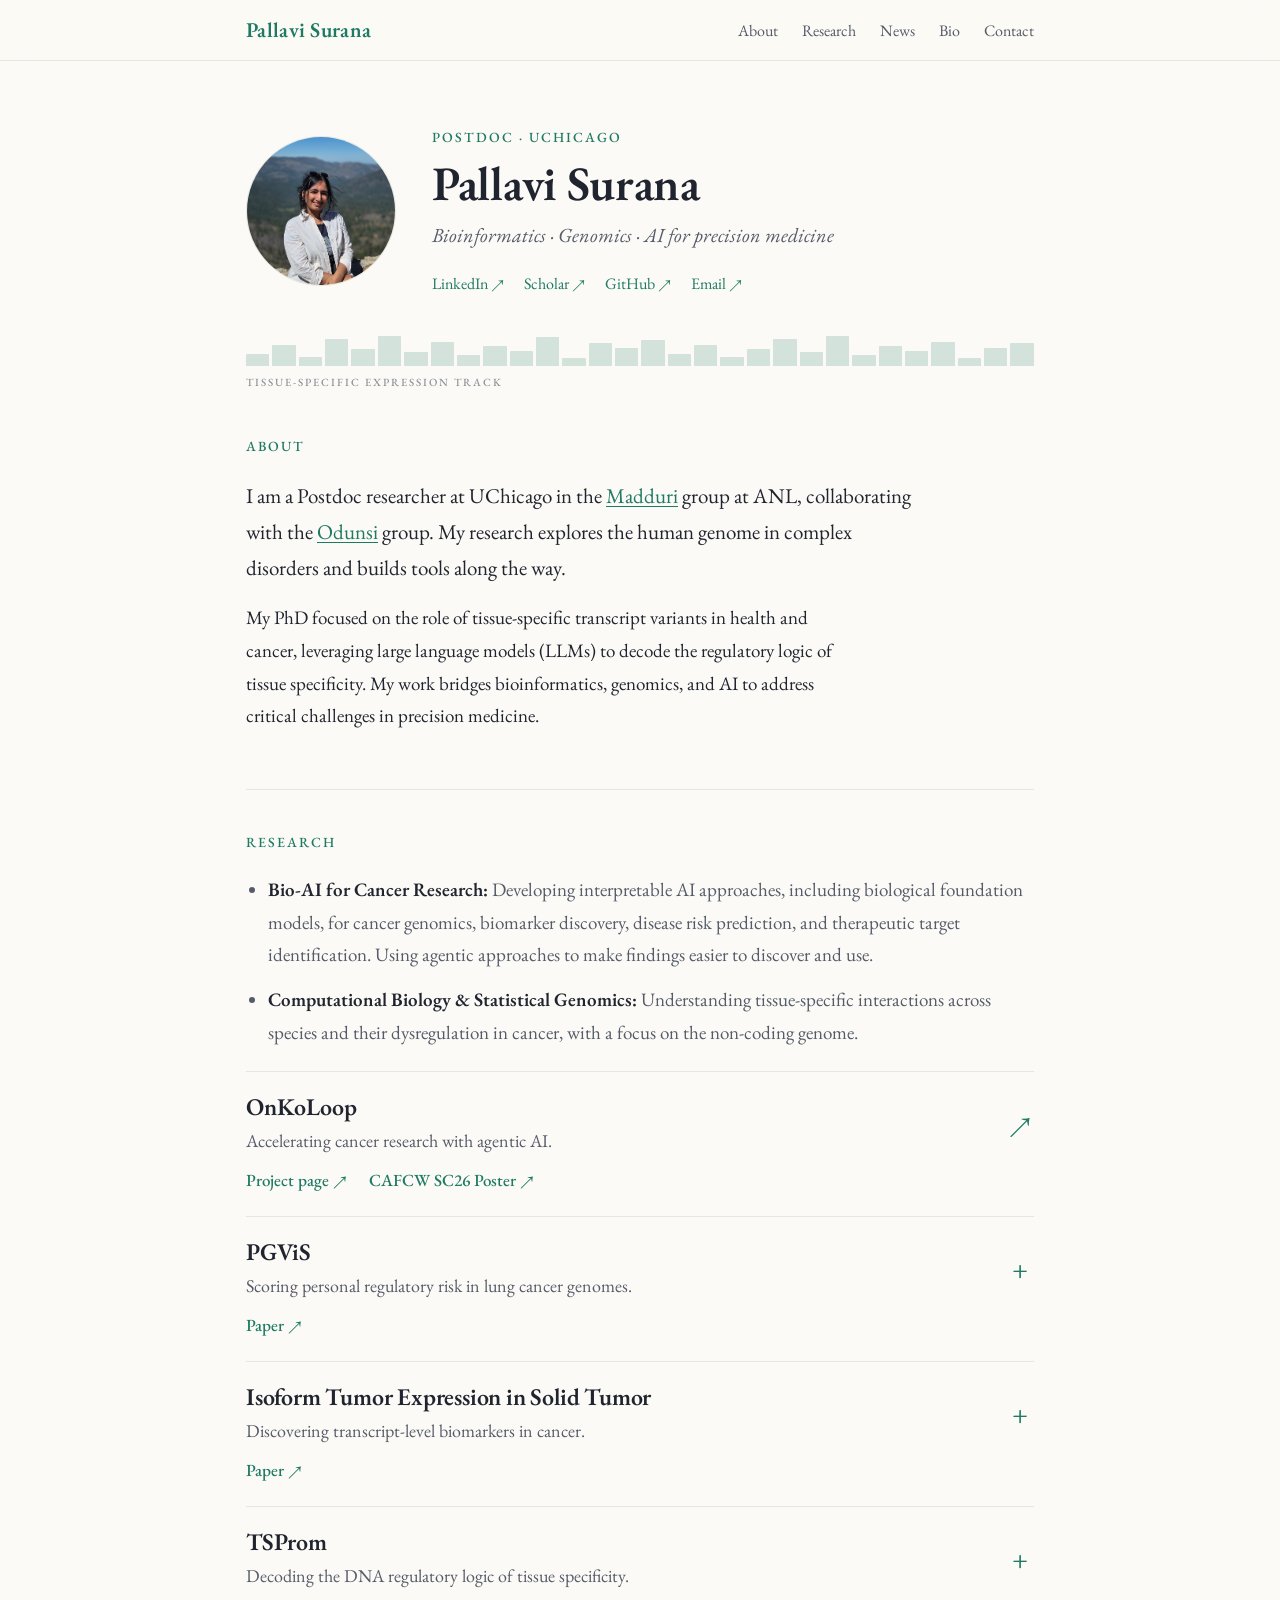
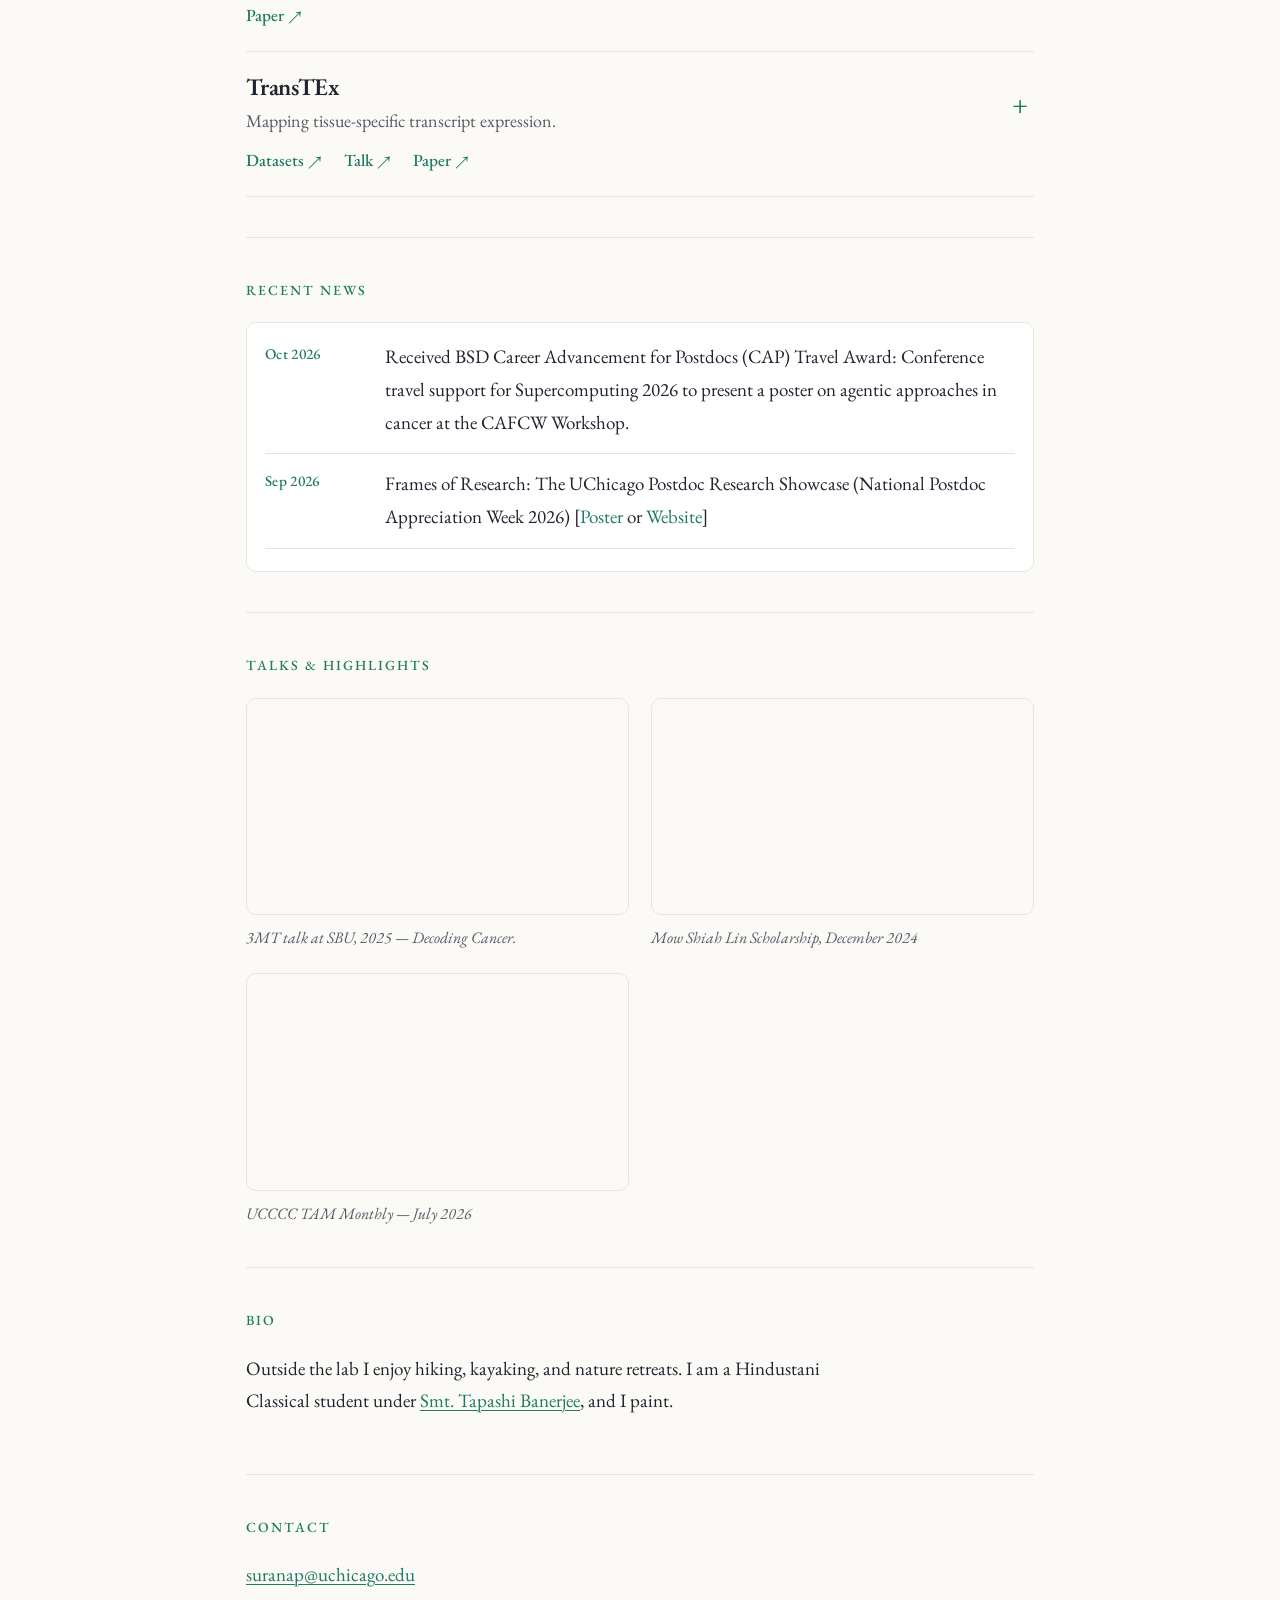
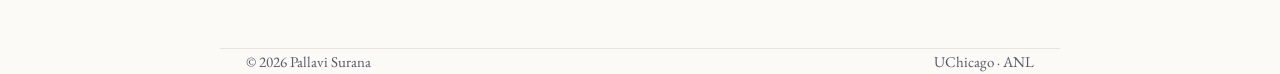
==== commit 0000975c: "OnKoLoop_Page" ====
--- a/index.html
+++ b/index.html
@@ -109,16 +109,19 @@
     </div>
 
     <!-- EDIT ONKOLOOP: upload the PDF to docs/CAFCW_OnKoLoop.pdf.
-         This project opens the poster directly in a new tab. -->
+         The title opens the project page; the poster link opens the PDF. -->
     <article class="project project-poster">
-      <a class="project-poster-link" href="docs/CAFCW_OnKoLoop.pdf" target="_blank" rel="noopener noreferrer" aria-label="OnKoLoop — CAFCW SC2026 poster (PDF, opens in a new tab)">
+      <a class="project-poster-link" href="onkoloop.html" aria-label="OnKoLoop project page">
         <span>
           <span class="project-title">OnKoLoop</span>
           <span class="project-summary">Accelerating cancer research with agentic AI.</span>
         </span>
         <span class="project-arrow" aria-hidden="true">↗</span>
       </a>
-      <p class="links"><a href="docs/CAFCW_OnKoLoop.pdf" target="_blank" rel="noopener noreferrer">CAFCW SC26 Poster ↗</a></p>
+      <p class="links">
+        <a href="onkoloop.html">Project page ↗</a>
+        <a href="https://github.com/pallavisurana1/pallavisurana1.github.io/blob/main/docs/CAFCW_OnKoLoop.pdf" target="_blank" rel="noopener noreferrer">CAFCW SC26 Poster ↗</a>
+      </p>
     </article>
 
     <!-- EDIT PROJECT: PGViS -->
--- a/style.css
+++ b/style.css
@@ -154,3 +154,14 @@
   .project-summary{font-size:17px}
   .project .links a{min-height:44px}
 }
+
+/* ---------- individual project pages ---------- */
+.project-page-intro{padding:48px 0 28px}
+.project-page-intro h1{margin-bottom:16px}
+.project-page-intro .label{margin-bottom:12px}
+.project-page-note{color:var(--ink-soft)}
+.poster-preview{display:block;border:1px solid var(--line);border-radius:8px;overflow:hidden;background:#fff}
+.poster-preview img{display:block;width:100%;height:auto}
+@media(max-width:640px){
+  .project-page-intro{padding-top:32px}
+}
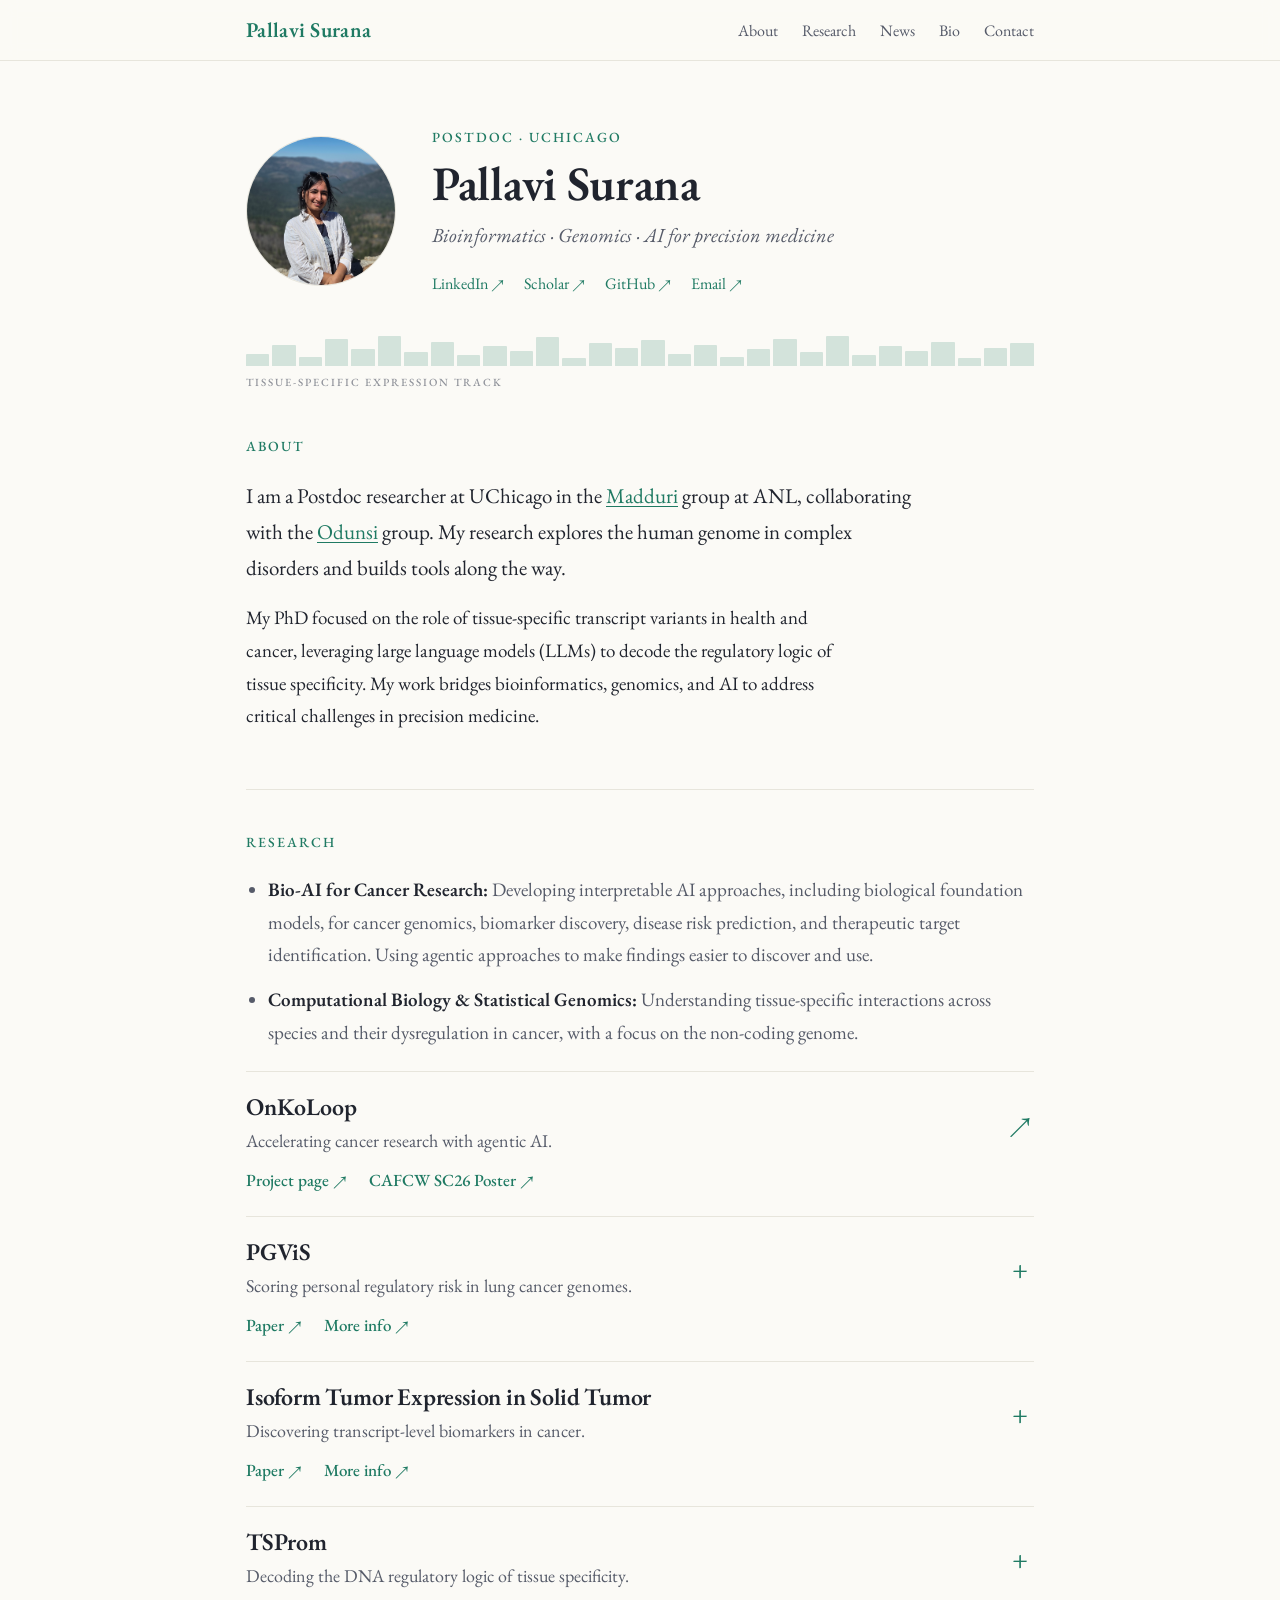
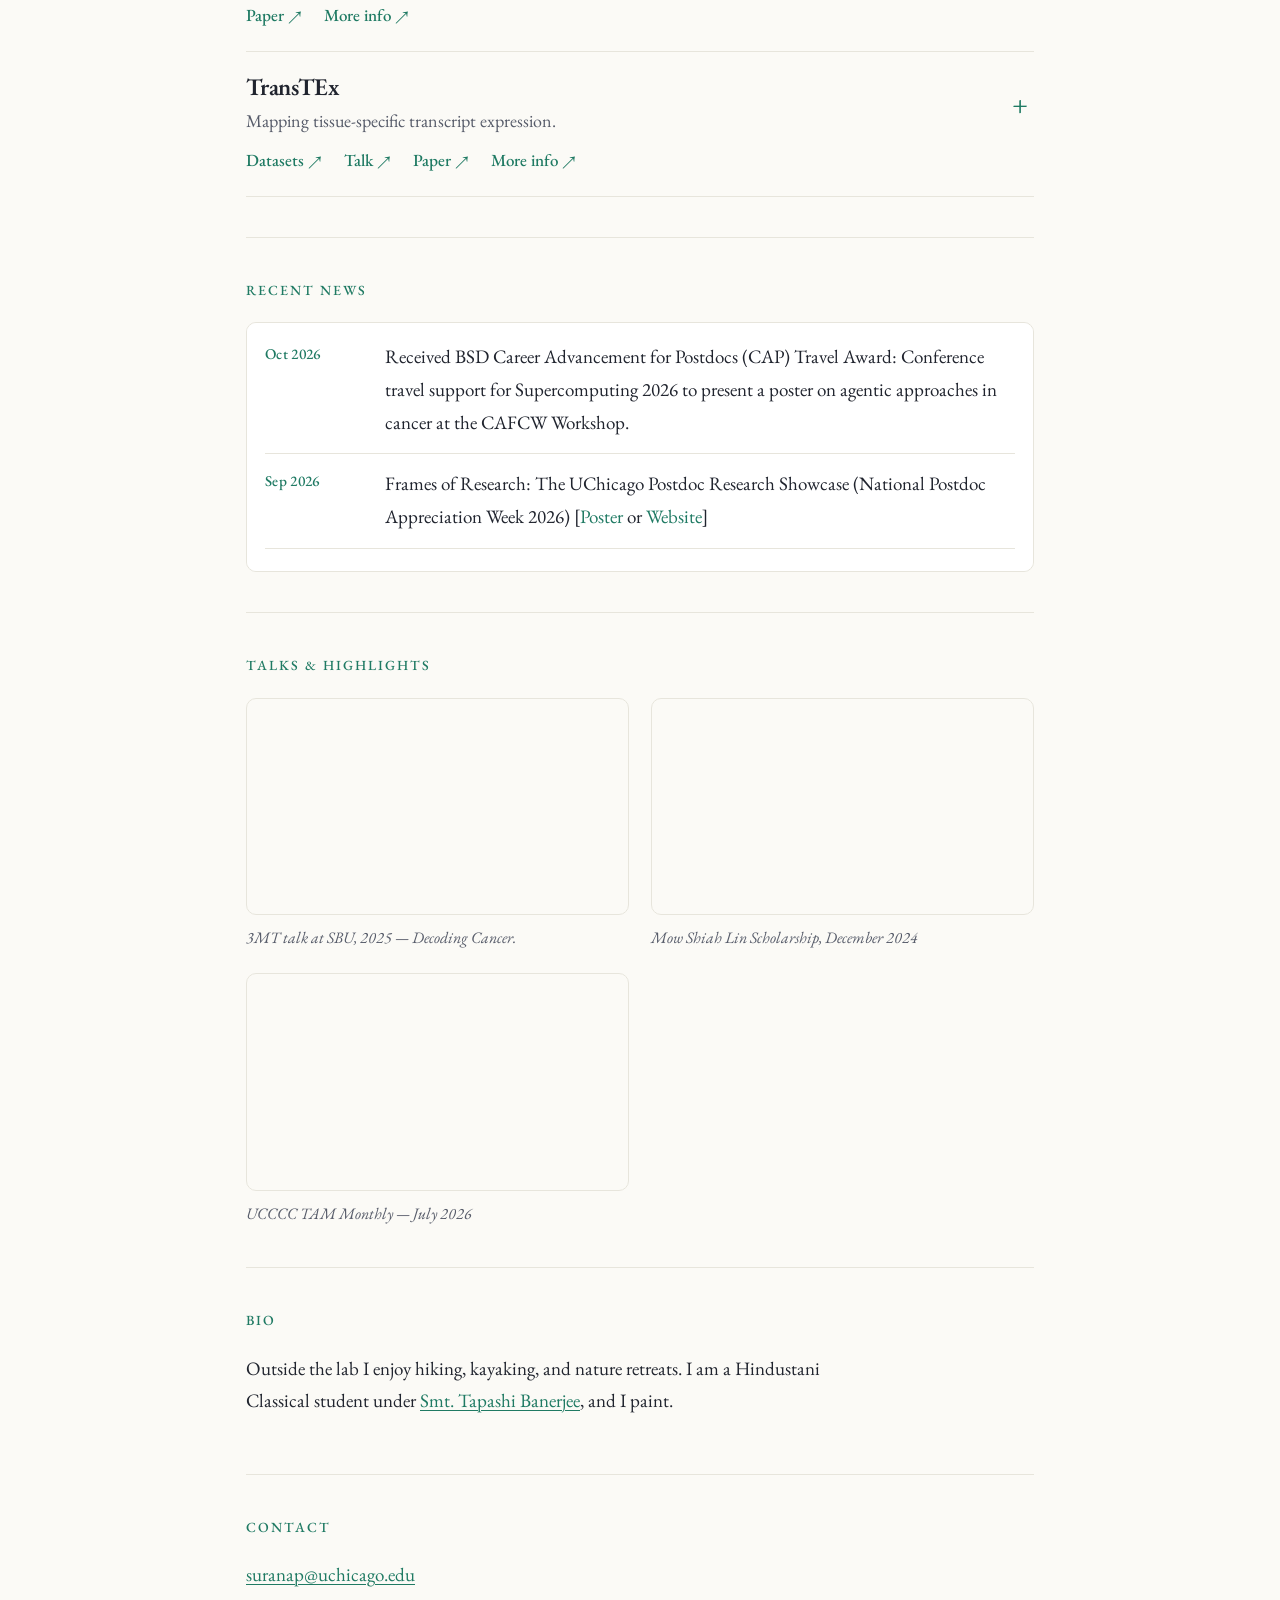
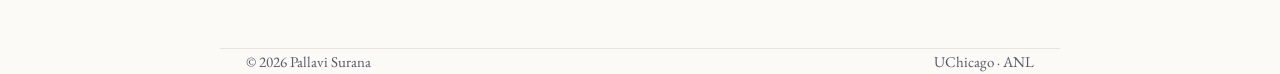
==== commit 9ea61bac: "PhD-page-added" ====
--- a/index.html
+++ b/index.html
@@ -149,6 +149,7 @@
       </details>
       <p class="links">
         <a href="https://doi.org/10.64898/2026.08.01.742250">Paper ↗</a>
+              <a href="phd-research.html#pgvis">More info ↗</a>
       </p>
     </article>
 
@@ -177,6 +178,7 @@
       </details>
       <p class="links">
         <a href="https://www.biorxiv.org/content/10.64898/2026.05.04.722705v2.full">Paper ↗</a>
+              <a href="phd-research.html#isoform-tumor">More info ↗</a>
       </p>
     </article>
 
@@ -206,6 +208,7 @@
       </details>
       <p class="links">
         <a href="https://academic.oup.com/nargab/article/8/2/lqag050/8701108">Paper ↗</a>
+              <a href="phd-research.html#tsprom">More info ↗</a>
       </p>
     </article>
 
@@ -236,6 +239,7 @@
         <a href="https://pallavisurana1.github.io/TransTEx_datasets/">Datasets ↗</a>
         <a href="https://www.youtube.com/watch?v=p4S01JPJHsU">Talk ↗</a>
         <a href="https://pmc.ncbi.nlm.nih.gov/articles/PMC11319638/">Paper ↗</a>
+              <a href="phd-research.html#transtex">More info ↗</a>
       </p>
     </article>
 
--- a/style.css
+++ b/style.css
@@ -165,3 +165,16 @@
 @media(max-width:640px){
   .project-page-intro{padding-top:32px}
 }
+
+/* ---------- PhD research page ---------- */
+.phd-page h1{font-size:40px;line-height:1.15}
+.phd-theme{margin:0 0 24px}
+.phd-theme img,.phd-figure img{display:block;width:100%;height:auto}
+.phd-theme figcaption{font-size:16px;color:var(--ink-soft);margin-top:10px}
+.phd-jump-links{height:auto;justify-content:flex-start;flex-wrap:wrap;gap:10px 24px;padding:16px 0;border-top:1px solid var(--line);font-size:17px}
+.phd-jump-links a{min-height:32px;display:inline-flex;align-items:center}
+.phd-project h2{font-size:28px;line-height:1.25;margin-bottom:12px;font-weight:600}
+.phd-project .project-summary{margin-bottom:18px;font-style:italic}
+.phd-figure{margin:24px 0 16px}
+.phd-resource-links{display:flex;flex-wrap:wrap;gap:12px 24px;font-size:17px}
+@media(max-width:640px){.phd-page h1{font-size:32px}.phd-project h2{font-size:25px}.phd-jump-links a{min-height:44px}}
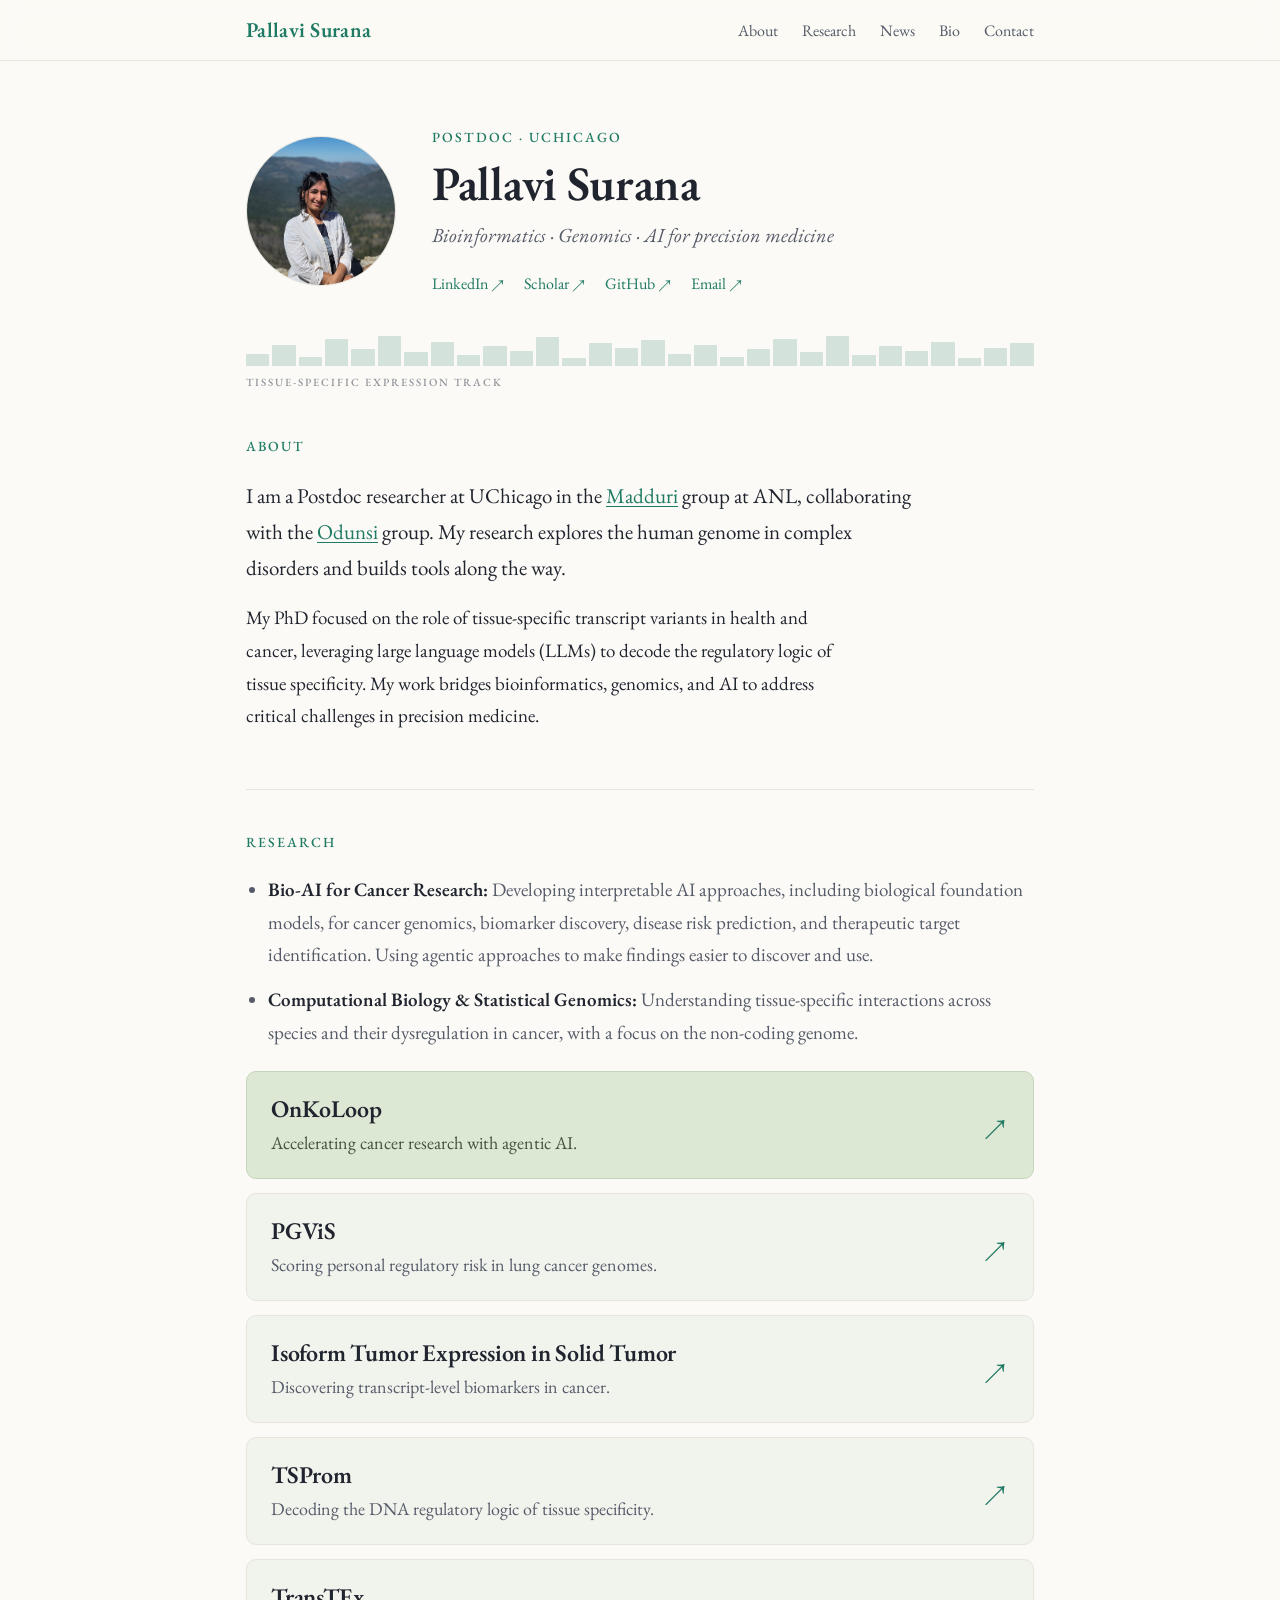
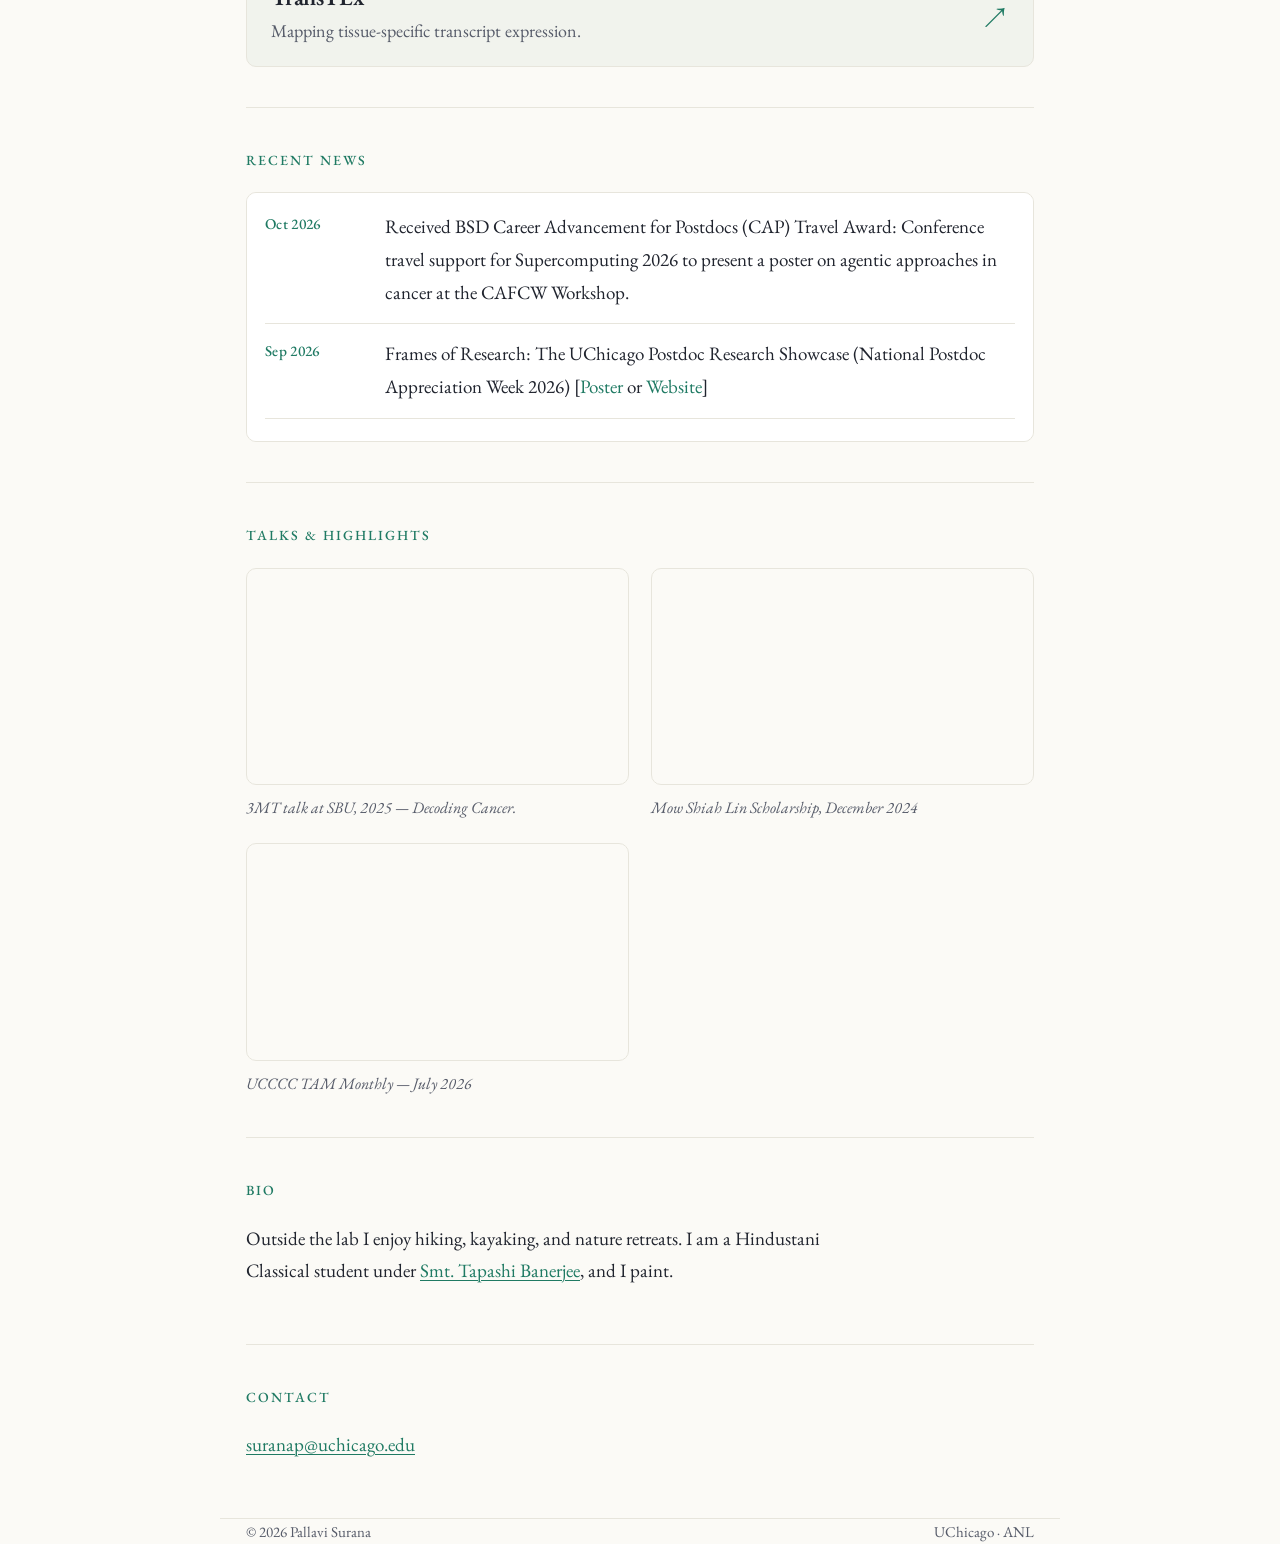
==== commit f0c4b623: "highloght-thesis-cafcw-submission" ====
--- a/index.html
+++ b/index.html
@@ -96,8 +96,8 @@
   <!-- ═══════════════  RESEARCH  ═══════════════ -->
   <!-- EDIT RESEARCH: projects appear in the order below.
        Move an entire <article> block to reorder; copy one to add a project.
-       The title and short summary stay visible. Details and figures expand on click.
-       Keep each details id unique and name="research-project" the same. -->
+       PhD project cards link to sections in phd-research.html.
+       Edit the title, summary, and destination in each card below. -->
   <section id="research">
     <h2 class="label">Research</h2>
     <!-- EDIT RESEARCH FOCUS: update the two themes below. -->
@@ -108,139 +108,60 @@
       </ul>
     </div>
 
-    <!-- EDIT ONKOLOOP: upload the PDF to docs/CAFCW_OnKoLoop.pdf.
-         The title opens the project page; the poster link opens the PDF. -->
-    <article class="project project-poster">
-      <a class="project-poster-link" href="onkoloop.html" aria-label="OnKoLoop project page">
+    <!-- EDIT ONKOLOOP: the whole card opens onkoloop.html.
+         Update the poster and project details on that page. -->
+    <article class="project phd-project-card onkoloop-card">
+      <a class="phd-card-link" href="onkoloop.html" aria-label="OnKoLoop — explore the project">
         <span>
           <span class="project-title">OnKoLoop</span>
           <span class="project-summary">Accelerating cancer research with agentic AI.</span>
         </span>
         <span class="project-arrow" aria-hidden="true">↗</span>
       </a>
-      <p class="links">
-        <a href="onkoloop.html">Project page ↗</a>
-        <a href="https://github.com/pallavisurana1/pallavisurana1.github.io/blob/main/docs/CAFCW_OnKoLoop.pdf" target="_blank" rel="noopener noreferrer">CAFCW SC26 Poster ↗</a>
-      </p>
     </article>
 
     <!-- EDIT PROJECT: PGViS -->
-    <article class="project">
-      <details id="pgvis" name="research-project">
-        <summary>
-          <span>
-            <span class="project-title">PGViS</span>
-            <span class="project-summary">Scoring personal regulatory risk in lung cancer genomes.</span>
-          </span>
-          <span class="project-toggle" aria-hidden="true"></span>
-        </summary>
-        <div class="project-content">
-          <p>
-            A framework that quantifies individual non-coding germline regulatory risk in
-            non-small cell lung cancer (NSCLC). Each signal is weighted by cohort prevalence
-            and aggregated into a single ancestry-matched, reference-normalized score per patient.
-          </p>
-          <figure class="fig">
-        <a href="images/research-PGViS.png" target="_blank" rel="noopener">
-          <img loading="lazy" src="images/research-PGViS.png" alt="PGViS: personal genome variant interpretation scoring framework" />
-        </a>
-      </figure>
-        </div>
-      </details>
-      <p class="links">
-        <a href="https://doi.org/10.64898/2026.08.01.742250">Paper ↗</a>
-              <a href="phd-research.html#pgvis">More info ↗</a>
-      </p>
+    <article class="project phd-project-card" id="pgvis">
+      <a class="phd-card-link" href="phd-research.html#pgvis" aria-label="PGViS — explore PhD research">
+        <span>
+          <span class="project-title">PGViS</span>
+          <span class="project-summary">Scoring personal regulatory risk in lung cancer genomes.</span>
+        </span>
+        <span class="project-arrow" aria-hidden="true">↗</span>
+      </a>
     </article>
 
     <!-- EDIT PROJECT: Isoform Tumor Expression in Solid Tumor -->
-    <article class="project">
-      <details id="isoform-tumor" name="research-project">
-        <summary>
-          <span>
-            <span class="project-title">Isoform Tumor Expression in Solid Tumor</span>
-            <span class="project-summary">Discovering transcript-level biomarkers in cancer.</span>
-          </span>
-          <span class="project-toggle" aria-hidden="true"></span>
-        </summary>
-        <div class="project-content">
-          <p>
-        Extends TransTEx to tumors, contrasting normal and cancer expression groups to nominate
-        transcript-level biomarkers — oncogenes, tumor suppressors, and cancer-testis antigens —
-        with applications in solid-tumor clustering and pan-glioma classification.
-      </p>
-          <figure class="fig">
-        <a href="images/research-stpcat.png" target="_blank" rel="noopener">
-          <img loading="lazy" src="images/research-stpcat.png" alt="STPCaT: normal vs cancer TransTEx groups and biomarker discovery" />
-        </a>
-      </figure>
-        </div>
-      </details>
-      <p class="links">
-        <a href="https://www.biorxiv.org/content/10.64898/2026.05.04.722705v2.full">Paper ↗</a>
-              <a href="phd-research.html#isoform-tumor">More info ↗</a>
-      </p>
+    <article class="project phd-project-card" id="isoform-tumor">
+      <a class="phd-card-link" href="phd-research.html#isoform-tumor" aria-label="Isoform Tumor Expression in Solid Tumor — explore PhD research">
+        <span>
+          <span class="project-title">Isoform Tumor Expression in Solid Tumor</span>
+          <span class="project-summary">Discovering transcript-level biomarkers in cancer.</span>
+        </span>
+        <span class="project-arrow" aria-hidden="true">↗</span>
+      </a>
     </article>
 
     <!-- EDIT PROJECT: TSProm -->
-    <article class="project">
-      <details id="tsprom" name="research-project">
-        <summary>
-          <span>
-            <span class="project-title">TSProm</span>
-            <span class="project-summary">Decoding the DNA regulatory logic of tissue specificity.</span>
-          </span>
-          <span class="project-toggle" aria-hidden="true"></span>
-        </summary>
-        <div class="project-content">
-          <p>
-        A deep-learning framework that learns the DNA regulatory grammar behind tissue-specific
-        promoters across species, using interpretable attention to surface the motifs and
-        transcription-factor families that drive specificity. Published in
-        <em>NAR Genomics and Bioinformatics</em>.
-      </p>
-          <figure class="fig">
-        <a href="images/research-tsprom.png" target="_blank" rel="noopener">
-          <img loading="lazy" src="images/research-tsprom.png" alt="TSProm: deep-learning framework for tissue-specific regulatory logic" />
-        </a>
-      </figure>
-        </div>
-      </details>
-      <p class="links">
-        <a href="https://academic.oup.com/nargab/article/8/2/lqag050/8701108">Paper ↗</a>
-              <a href="phd-research.html#tsprom">More info ↗</a>
-      </p>
+    <article class="project phd-project-card" id="tsprom">
+      <a class="phd-card-link" href="phd-research.html#tsprom" aria-label="TSProm — explore PhD research">
+        <span>
+          <span class="project-title">TSProm</span>
+          <span class="project-summary">Decoding the DNA regulatory logic of tissue specificity.</span>
+        </span>
+        <span class="project-arrow" aria-hidden="true">↗</span>
+      </a>
     </article>
 
     <!-- EDIT PROJECT: TransTEx -->
-    <article class="project">
-      <details id="transtex" name="research-project">
-        <summary>
-          <span>
-            <span class="project-title">TransTEx</span>
-            <span class="project-summary">Mapping tissue-specific transcript expression.</span>
-          </span>
-          <span class="project-toggle" aria-hidden="true"></span>
-        </summary>
-        <div class="project-content">
-          <p>
-        A statistical method that groups the human transcriptome into distinct expression
-        classes — tissue-specific, tissue-enhanced, widespread, lowly expressed, and null.
-        Presented at the Great Lakes Bioinformatics Conference (ISCB), Pittsburgh, PA.
-      </p>
-          <figure class="fig">
-        <a href="images/research-transtex.png" target="_blank" rel="noopener">
-          <img loading="lazy" src="images/research-transtex.png" alt="TransTEx: grouping transcripts into tissue-specific expression classes" />
-        </a>
-      </figure>
-        </div>
-      </details>
-      <p class="links">
-        <a href="https://pallavisurana1.github.io/TransTEx_datasets/">Datasets ↗</a>
-        <a href="https://www.youtube.com/watch?v=p4S01JPJHsU">Talk ↗</a>
-        <a href="https://pmc.ncbi.nlm.nih.gov/articles/PMC11319638/">Paper ↗</a>
-              <a href="phd-research.html#transtex">More info ↗</a>
-      </p>
+    <article class="project phd-project-card" id="transtex">
+      <a class="phd-card-link" href="phd-research.html#transtex" aria-label="TransTEx — explore PhD research">
+        <span>
+          <span class="project-title">TransTEx</span>
+          <span class="project-summary">Mapping tissue-specific transcript expression.</span>
+        </span>
+        <span class="project-arrow" aria-hidden="true">↗</span>
+      </a>
     </article>
 
   </section>
--- a/style.css
+++ b/style.css
@@ -178,3 +178,17 @@
 .phd-figure{margin:24px 0 16px}
 .phd-resource-links{display:flex;flex-wrap:wrap;gap:12px 24px;font-size:17px}
 @media(max-width:640px){.phd-page h1{font-size:32px}.phd-project h2{font-size:25px}.phd-jump-links a{min-height:44px}}
+
+/* ---------- homepage PhD research cards ---------- */
+.phd-project-card{padding:0;margin-top:14px;border:1px solid var(--line);border-radius:10px;background:#F1F3ED;overflow:hidden}
+.phd-project-card:last-child{border-bottom:1px solid var(--line)}
+.phd-card-link{display:grid;grid-template-columns:minmax(0,1fr) 28px;gap:18px;align-items:center;padding:22px 24px;border:0;transition:background .15s}
+.phd-card-link:hover{background:#E5EDE3;border:0}
+.phd-card-link:hover .project-title{color:var(--accent)}
+.phd-card-link:focus-visible{outline-offset:-4px}
+@media(max-width:640px){.phd-card-link{padding:20px 18px}}
+
+/* OnKoLoop uses a deeper sage green to distinguish it from the PhD projects. */
+.onkoloop-card{background:#DCE8D4;border-color:#C4D5BA}
+.onkoloop-card .phd-card-link:hover{background:#CCDEBF}
+.onkoloop-card .project-summary{color:#43513C}
